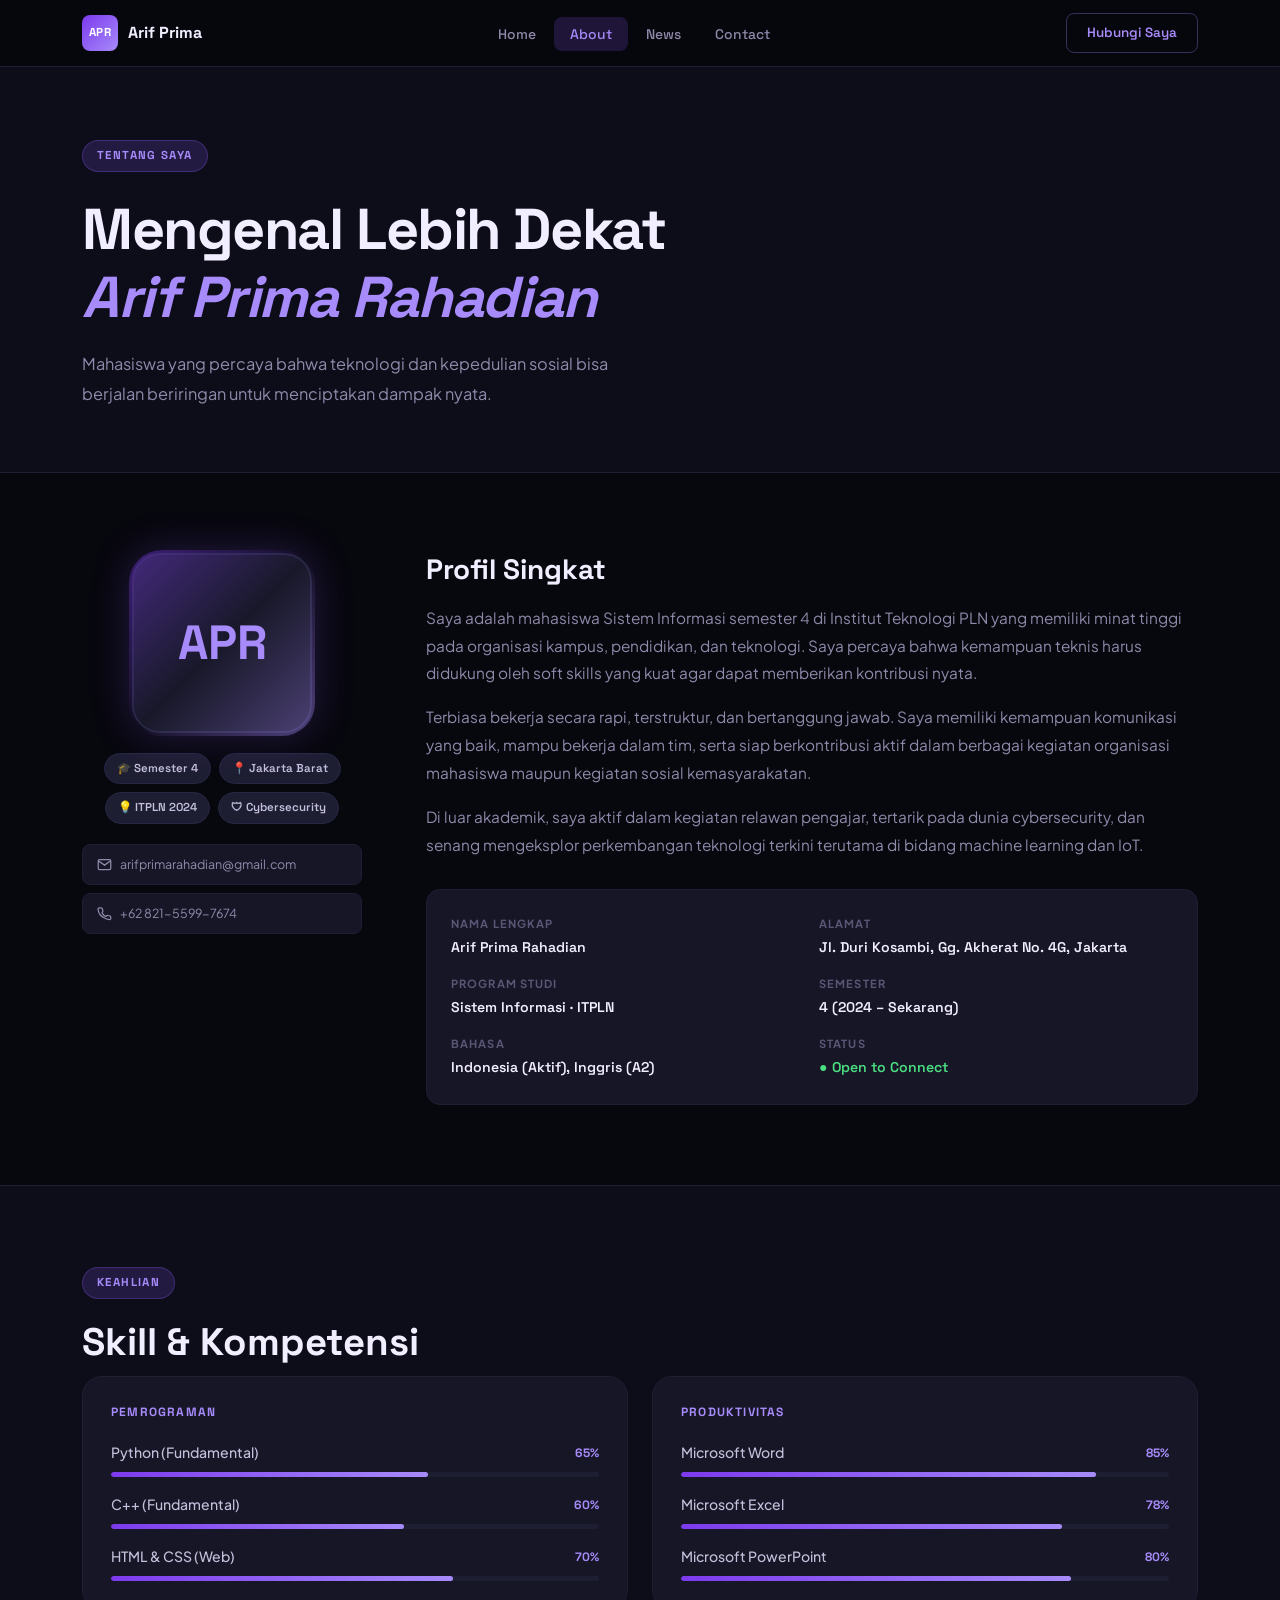
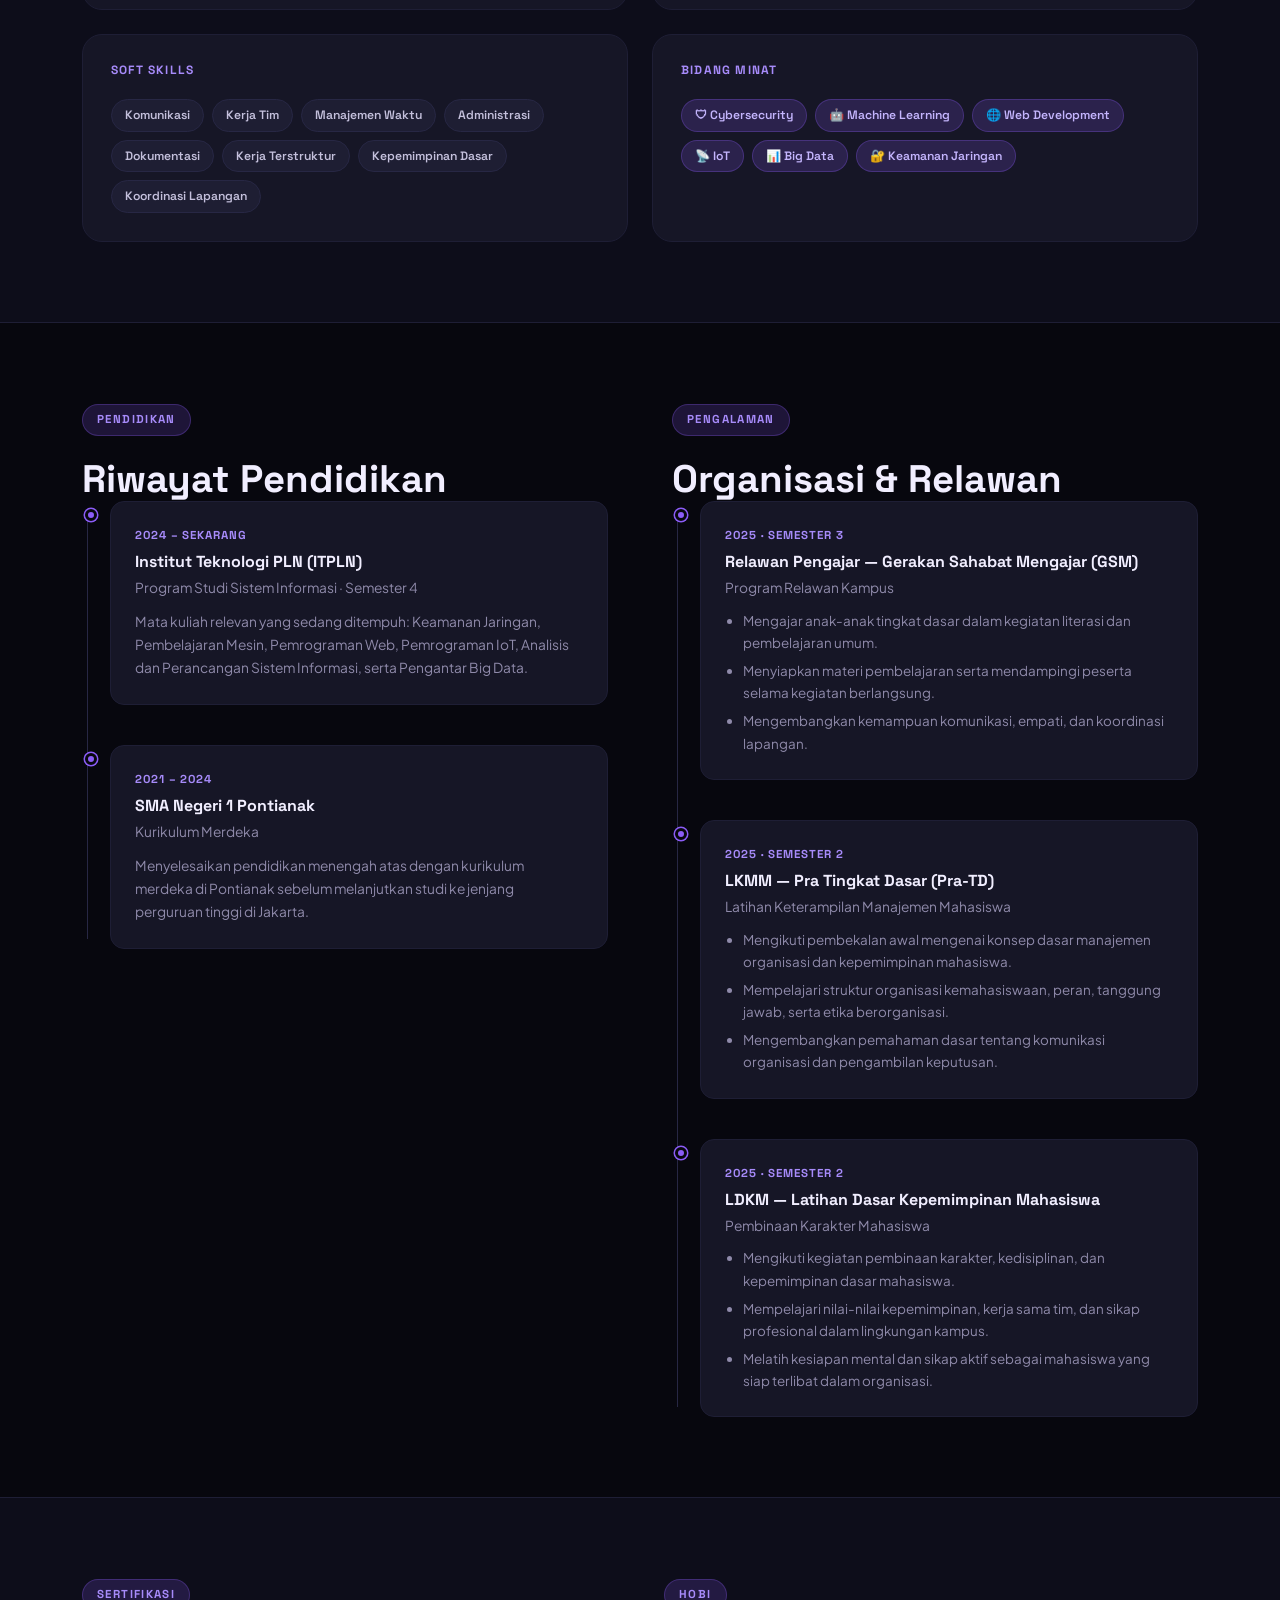
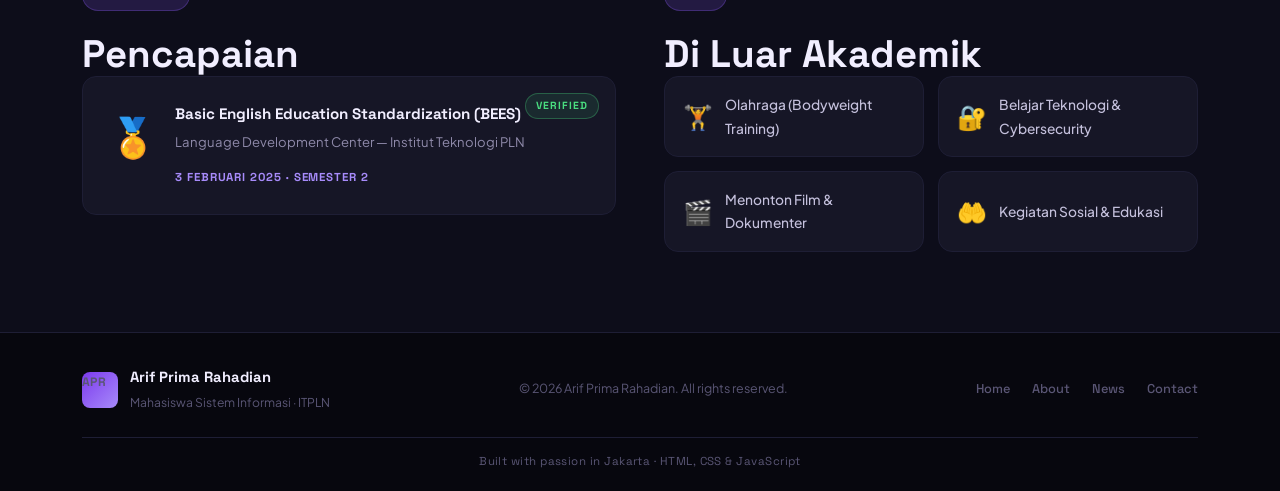
==== about.html @ fb3cb08e "Initial portfolio deployment" ====
<!DOCTYPE html>
<html lang="id">
<head>
  <meta charset="UTF-8" />
  <meta name="viewport" content="width=device-width, initial-scale=1.0" />
  <meta name="description" content="Tentang Arif Prima Rahadian — Mahasiswa Sistem Informasi ITPLN. Profil, keahlian, pendidikan, dan pengalaman organisasi." />
  <meta name="keywords" content="Arif Prima Rahadian, About, Sistem Informasi, ITPLN, Skills, Portfolio" />
  <meta name="author" content="Arif Prima Rahadian" />
  <meta name="theme-color" content="#8b5cf6" />
  <meta property="og:title" content="About — Arif Prima Rahadian" />
  <meta property="og:description" content="Kenali lebih dekat Arif Prima Rahadian, mahasiswa Sistem Informasi ITPLN." />
  <meta property="og:type" content="website" />
  <title>About — Arif Prima Rahadian</title>
  <link rel="stylesheet" href="style.css" />
  <link rel="preconnect" href="https://fonts.googleapis.com" />
  <link rel="preconnect" href="https://fonts.gstatic.com" crossorigin />
  <link href="https://fonts.googleapis.com/css2?family=Plus+Jakarta+Sans:ital,wght@0,300;0,400;0,500;0,600;0,700;0,800;1,400&family=Space+Grotesk:wght@300;400;500;600;700&display=swap" rel="stylesheet" />
  <link rel="icon" href="data:image/svg+xml,%3Csvg xmlns='http://www.w3.org/2000/svg' viewBox='0 0 100 100'%3E%3Crect width='100' height='100' rx='20' fill='%238b5cf6'/%3E%3Ctext x='50' y='68' text-anchor='middle' font-family='Arial,sans-serif' font-weight='700' font-size='42' fill='%23fff'%3EAPR%3C/text%3E%3C/svg%3E" />
</head>
<body>

  <nav class="navbar">
    <div class="nav-container">
      <a href="index.html" class="nav-brand">
        <span class="brand-icon">APR</span>
        <span class="brand-name">Arif Prima</span>
      </a>
      <ul class="nav-menu" id="navMenu">
        <li><a href="index.html" class="nav-link">Home</a></li>
        <li><a href="about.html" class="nav-link active">About</a></li>
        <li><a href="news.html" class="nav-link">News</a></li>
        <li><a href="contact.html" class="nav-link">Contact</a></li>
      </ul>
      <div class="nav-actions">
        <a href="contact.html" class="nav-btn">Hubungi Saya</a>
        <button class="menu-toggle" id="menuToggle" aria-label="Toggle menu" aria-expanded="false">
          <span></span>
          <span></span>
          <span></span>
        </button>
      </div>
    </div>
  </nav>

  <main>

    <section class="inner-hero">
      <div class="section-wrap">
        <span class="section-tag">Tentang Saya</span>
        <h1 class="inner-title">Mengenal Lebih Dekat<br /><em>Arif Prima Rahadian</em></h1>
        <p class="inner-subtitle">Mahasiswa yang percaya bahwa teknologi dan kepedulian sosial bisa berjalan beriringan untuk menciptakan dampak nyata.</p>
      </div>
    </section>

    <section class="about-profile-section">
      <div class="section-wrap">
        <div class="about-main-grid">
          <div class="about-avatar-col">
            <div class="big-avatar">
              <span>APR</span>
              <div class="big-avatar-ring"></div>
            </div>
            <div class="about-chips">
              <span class="chip">&#127891; Semester 4</span>
              <span class="chip">&#128205; Jakarta Barat</span>
              <span class="chip">&#128161; ITPLN 2024</span>
              <span class="chip">&#128737; Cybersecurity</span>
            </div>
            <div class="about-contact-quick">
              <a href="mailto:arifprimarahadian@gmail.com" class="quick-contact">
                <svg width="15" height="15" viewBox="0 0 24 24" fill="none" stroke="currentColor" stroke-width="2"><path d="M4 4h16c1.1 0 2 .9 2 2v12c0 1.1-.9 2-2 2H4c-1.1 0-2-.9-2-2V6c0-1.1.9-2 2-2z"/><polyline points="22,6 12,13 2,6"/></svg>
                arifprimarahadian@gmail.com
              </a>
              <a href="tel:+6282155997674" class="quick-contact">
                <svg width="15" height="15" viewBox="0 0 24 24" fill="none" stroke="currentColor" stroke-width="2"><path d="M22 16.92v3a2 2 0 0 1-2.18 2 19.79 19.79 0 0 1-8.63-3.07A19.5 19.5 0 0 1 4.69 13.6a19.79 19.79 0 0 1-3.07-8.67A2 2 0 0 1 3.6 3h3a2 2 0 0 1 2 1.72 12.84 12.84 0 0 0 .7 2.81 2 2 0 0 1-.45 2.11L8.09 10.91a16 16 0 0 0 6 6l1.27-1.27a2 2 0 0 1 2.11-.45 12.84 12.84 0 0 0 2.81.7A2 2 0 0 1 22 17z"/></svg>
                +62 821-5599-7674
              </a>
            </div>
          </div>
          <div class="about-text-col">
            <h2>Profil Singkat</h2>
            <p>Saya adalah mahasiswa Sistem Informasi semester 4 di Institut Teknologi PLN yang memiliki minat tinggi pada organisasi kampus, pendidikan, dan teknologi. Saya percaya bahwa kemampuan teknis harus didukung oleh soft skills yang kuat agar dapat memberikan kontribusi nyata.</p>
            <p>Terbiasa bekerja secara rapi, terstruktur, dan bertanggung jawab. Saya memiliki kemampuan komunikasi yang baik, mampu bekerja dalam tim, serta siap berkontribusi aktif dalam berbagai kegiatan organisasi mahasiswa maupun kegiatan sosial kemasyarakatan.</p>
            <p>Di luar akademik, saya aktif dalam kegiatan relawan pengajar, tertarik pada dunia cybersecurity, dan senang mengeksplor perkembangan teknologi terkini terutama di bidang machine learning dan IoT.</p>
            <div class="about-info-grid">
              <div class="info-row">
                <span class="info-key">Nama Lengkap</span>
                <span class="info-val">Arif Prima Rahadian</span>
              </div>
              <div class="info-row">
                <span class="info-key">Alamat</span>
                <span class="info-val">Jl. Duri Kosambi, Gg. Akherat No. 4G, Jakarta</span>
              </div>
              <div class="info-row">
                <span class="info-key">Program Studi</span>
                <span class="info-val">Sistem Informasi &middot; ITPLN</span>
              </div>
              <div class="info-row">
                <span class="info-key">Semester</span>
                <span class="info-val">4 (2024 &ndash; Sekarang)</span>
              </div>
              <div class="info-row">
                <span class="info-key">Bahasa</span>
                <span class="info-val">Indonesia (Aktif), Inggris (A2)</span>
              </div>
              <div class="info-row">
                <span class="info-key">Status</span>
                <span class="info-val status-open">&#9679; Open to Connect</span>
              </div>
            </div>
          </div>
        </div>
      </div>
    </section>

    <section class="skills-section">
      <div class="section-wrap">
        <span class="section-tag">Keahlian</span>
        <h2 class="section-title">Skill &amp; Kompetensi</h2>
        <div class="skills-block-grid">
          <div class="skill-block">
            <h3 class="skill-block-title">Pemrograman</h3>
            <div class="skill-bars">
              <div class="bar-item">
                <div class="bar-top">
                  <span>Python (Fundamental)</span>
                  <span>65%</span>
                </div>
                <div class="bar-track"><div class="bar-fill" style="width:65%"></div></div>
              </div>
              <div class="bar-item">
                <div class="bar-top">
                  <span>C++ (Fundamental)</span>
                  <span>60%</span>
                </div>
                <div class="bar-track"><div class="bar-fill" style="width:60%"></div></div>
              </div>
              <div class="bar-item">
                <div class="bar-top">
                  <span>HTML &amp; CSS (Web)</span>
                  <span>70%</span>
                </div>
                <div class="bar-track"><div class="bar-fill" style="width:70%"></div></div>
              </div>
            </div>
          </div>
          <div class="skill-block">
            <h3 class="skill-block-title">Produktivitas</h3>
            <div class="skill-bars">
              <div class="bar-item">
                <div class="bar-top">
                  <span>Microsoft Word</span>
                  <span>85%</span>
                </div>
                <div class="bar-track"><div class="bar-fill" style="width:85%"></div></div>
              </div>
              <div class="bar-item">
                <div class="bar-top">
                  <span>Microsoft Excel</span>
                  <span>78%</span>
                </div>
                <div class="bar-track"><div class="bar-fill" style="width:78%"></div></div>
              </div>
              <div class="bar-item">
                <div class="bar-top">
                  <span>Microsoft PowerPoint</span>
                  <span>80%</span>
                </div>
                <div class="bar-track"><div class="bar-fill" style="width:80%"></div></div>
              </div>
            </div>
          </div>
          <div class="skill-block">
            <h3 class="skill-block-title">Soft Skills</h3>
            <div class="skill-tags-wrap">
              <span class="skill-tag">Komunikasi</span>
              <span class="skill-tag">Kerja Tim</span>
              <span class="skill-tag">Manajemen Waktu</span>
              <span class="skill-tag">Administrasi</span>
              <span class="skill-tag">Dokumentasi</span>
              <span class="skill-tag">Kerja Terstruktur</span>
              <span class="skill-tag">Kepemimpinan Dasar</span>
              <span class="skill-tag">Koordinasi Lapangan</span>
            </div>
          </div>
          <div class="skill-block">
            <h3 class="skill-block-title">Bidang Minat</h3>
            <div class="skill-tags-wrap">
              <span class="skill-tag interest">&#128737; Cybersecurity</span>
              <span class="skill-tag interest">&#129302; Machine Learning</span>
              <span class="skill-tag interest">&#127760; Web Development</span>
              <span class="skill-tag interest">&#128225; IoT</span>
              <span class="skill-tag interest">&#128202; Big Data</span>
              <span class="skill-tag interest">&#128272; Keamanan Jaringan</span>
            </div>
          </div>
        </div>
      </div>
    </section>

    <section class="education-exp-section">
      <div class="section-wrap">
        <div class="edu-exp-grid">
          <div class="edu-col">
            <span class="section-tag">Pendidikan</span>
            <h2 class="section-title">Riwayat Pendidikan</h2>
            <div class="timeline">
              <div class="tl-item">
                <div class="tl-dot"></div>
                <div class="tl-body">
                  <span class="tl-year">2024 &ndash; Sekarang</span>
                  <h3>Institut Teknologi PLN (ITPLN)</h3>
                  <p class="tl-place">Program Studi Sistem Informasi &middot; Semester 4</p>
                  <p>Mata kuliah relevan yang sedang ditempuh: Keamanan Jaringan, Pembelajaran Mesin, Pemrograman Web, Pemrograman IoT, Analisis dan Perancangan Sistem Informasi, serta Pengantar Big Data.</p>
                </div>
              </div>
              <div class="tl-item">
                <div class="tl-dot"></div>
                <div class="tl-body">
                  <span class="tl-year">2021 &ndash; 2024</span>
                  <h3>SMA Negeri 1 Pontianak</h3>
                  <p class="tl-place">Kurikulum Merdeka</p>
                  <p>Menyelesaikan pendidikan menengah atas dengan kurikulum merdeka di Pontianak sebelum melanjutkan studi ke jenjang perguruan tinggi di Jakarta.</p>
                </div>
              </div>
            </div>
          </div>
          <div class="exp-col">
            <span class="section-tag">Pengalaman</span>
            <h2 class="section-title">Organisasi &amp; Relawan</h2>
            <div class="timeline">
              <div class="tl-item">
                <div class="tl-dot"></div>
                <div class="tl-body">
                  <span class="tl-year">2025 &middot; Semester 3</span>
                  <h3>Relawan Pengajar &mdash; Gerakan Sahabat Mengajar (GSM)</h3>
                  <p class="tl-place">Program Relawan Kampus</p>
                  <ul class="tl-list">
                    <li>Mengajar anak-anak tingkat dasar dalam kegiatan literasi dan pembelajaran umum.</li>
                    <li>Menyiapkan materi pembelajaran serta mendampingi peserta selama kegiatan berlangsung.</li>
                    <li>Mengembangkan kemampuan komunikasi, empati, dan koordinasi lapangan.</li>
                  </ul>
                </div>
              </div>
              <div class="tl-item">
                <div class="tl-dot"></div>
                <div class="tl-body">
                  <span class="tl-year">2025 &middot; Semester 2</span>
                  <h3>LKMM &mdash; Pra Tingkat Dasar (Pra-TD)</h3>
                  <p class="tl-place">Latihan Keterampilan Manajemen Mahasiswa</p>
                  <ul class="tl-list">
                    <li>Mengikuti pembekalan awal mengenai konsep dasar manajemen organisasi dan kepemimpinan mahasiswa.</li>
                    <li>Mempelajari struktur organisasi kemahasiswaan, peran, tanggung jawab, serta etika berorganisasi.</li>
                    <li>Mengembangkan pemahaman dasar tentang komunikasi organisasi dan pengambilan keputusan.</li>
                  </ul>
                </div>
              </div>
              <div class="tl-item">
                <div class="tl-dot"></div>
                <div class="tl-body">
                  <span class="tl-year">2025 &middot; Semester 2</span>
                  <h3>LDKM &mdash; Latihan Dasar Kepemimpinan Mahasiswa</h3>
                  <p class="tl-place">Pembinaan Karakter Mahasiswa</p>
                  <ul class="tl-list">
                    <li>Mengikuti kegiatan pembinaan karakter, kedisiplinan, dan kepemimpinan dasar mahasiswa.</li>
                    <li>Mempelajari nilai-nilai kepemimpinan, kerja sama tim, dan sikap profesional dalam lingkungan kampus.</li>
                    <li>Melatih kesiapan mental dan sikap aktif sebagai mahasiswa yang siap terlibat dalam organisasi.</li>
                  </ul>
                </div>
              </div>
            </div>
          </div>
        </div>
      </div>
    </section>

    <section class="cert-hobi-section">
      <div class="section-wrap">
        <div class="cert-hobi-grid">
          <div class="cert-col">
            <span class="section-tag">Sertifikasi</span>
            <h2 class="section-title">Pencapaian</h2>
            <div class="cert-card">
              <div class="cert-icon">&#127941;</div>
              <div class="cert-info">
                <h3>Basic English Education Standardization (BEES)</h3>
                <p>Language Development Center &mdash; Institut Teknologi PLN</p>
                <span class="cert-date">3 Februari 2025 &middot; Semester 2</span>
              </div>
              <div class="cert-badge">Verified</div>
            </div>
          </div>
          <div class="hobi-col">
            <span class="section-tag">Hobi</span>
            <h2 class="section-title">Di Luar Akademik</h2>
            <div class="hobi-grid">
              <div class="hobi-item">
                <span class="hobi-icon">&#127947;</span>
                <span>Olahraga (Bodyweight Training)</span>
              </div>
              <div class="hobi-item">
                <span class="hobi-icon">&#128272;</span>
                <span>Belajar Teknologi &amp; Cybersecurity</span>
              </div>
              <div class="hobi-item">
                <span class="hobi-icon">&#127916;</span>
                <span>Menonton Film &amp; Dokumenter</span>
              </div>
              <div class="hobi-item">
                <span class="hobi-icon">&#129330;</span>
                <span>Kegiatan Sosial &amp; Edukasi</span>
              </div>
            </div>
          </div>
        </div>
      </div>
    </section>

  </main>

  <footer class="footer">
    <div class="footer-container">
      <div class="footer-main">
        <div class="footer-brand">
          <span class="brand-icon">APR</span>
          <div>
            <strong>Arif Prima Rahadian</strong>
            <span>Mahasiswa Sistem Informasi &middot; ITPLN</span>
          </div>
        </div>
        <p class="footer-copy" id="footerCopy">&copy; 2026 Arif Prima Rahadian. All rights reserved.</p>
        <nav class="footer-nav" aria-label="Footer navigation">
          <a href="index.html">Home</a>
          <a href="about.html">About</a>
          <a href="news.html">News</a>
          <a href="contact.html">Contact</a>
        </nav>
      </div>
      <div class="footer-divider"></div>
      <div class="footer-bottom">
        <span class="footer-tagline">Built with passion in Jakarta &middot; HTML, CSS &amp; JavaScript</span>
      </div>
    </div>
  </footer>

  <script>
    (function () {
      'use strict';

      var menuToggle = document.getElementById('menuToggle');
      var navMenu    = document.getElementById('navMenu');

      if (menuToggle && navMenu) {
        menuToggle.addEventListener('click', function () {
          var isOpen = navMenu.classList.toggle('nav-menu-open');
          menuToggle.classList.toggle('menu-toggle-active');
          menuToggle.setAttribute('aria-expanded', isOpen ? 'true' : 'false');
        });

        navMenu.querySelectorAll('.nav-link').forEach(function (link) {
          link.addEventListener('click', function () {
            navMenu.classList.remove('nav-menu-open');
            menuToggle.classList.remove('menu-toggle-active');
            menuToggle.setAttribute('aria-expanded', 'false');
          });
        });

        document.addEventListener('click', function (e) {
          if (!navMenu.contains(e.target) && !menuToggle.contains(e.target)) {
            navMenu.classList.remove('nav-menu-open');
            menuToggle.classList.remove('menu-toggle-active');
            menuToggle.setAttribute('aria-expanded', 'false');
          }
        });
      }

      var yearEl = document.getElementById('footerCopy');
      if (yearEl) {
        yearEl.innerHTML = '&copy; ' + new Date().getFullYear() + ' Arif Prima Rahadian. All rights reserved.';
      }

    }());
  </script>

</body>
</html>
---- style.css ----
/* ============================================
   ARIF PRIMA RAHADIAN — PERSONAL WEBSITE
   Audited & Production-Ready — v2.0
   ============================================ */

/* ============================================
   ROOT VARIABLES
   ============================================ */
:root {
  --bg-900: #07070e;
  --bg-800: #0d0d1a;
  --bg-700: #121220;
  --bg-card: #161626;
  --bg-card-hover: #1b1b2e;
  --bg-elevated: #1e1e33;

  --purple-600: #7c3aed;
  --purple-500: #8b5cf6;
  --purple-400: #a78bfa;
  --purple-300: #c4b5fd;
  --purple-glow: rgba(139, 92, 246, 0.18);
  --purple-glow-strong: rgba(139, 92, 246, 0.35);

  --border: #1e1e35;
  --border-mid: #272744;
  --border-light: #32325a;

  --text-100: #f1eeff;
  --text-200: #c4c0dc;
  --text-300: #8f8aaa;
  --text-400: #5a5675;

  --font-head: 'Space Grotesk', sans-serif;
  --font-body: 'Plus Jakarta Sans', sans-serif;

  --r-sm: 8px;
  --r-md: 14px;
  --r-lg: 20px;
  --r-xl: 28px;
  --r-full: 9999px;

  --shadow-card: 0 4px 32px rgba(0,0,0,0.5);
  --shadow-purple: 0 0 40px rgba(139, 92, 246, 0.25);
  --transition: all 0.22s cubic-bezier(0.4, 0, 0.2, 1);
}

/* ============================================
   RESET & BASE
   ============================================ */
*, *::before, *::after {
  box-sizing: border-box;
  margin: 0;
  padding: 0;
}

html { scroll-behavior: smooth; }

body {
  background: var(--bg-900);
  color: var(--text-100);
  font-family: var(--font-body);
  font-size: 16px;
  line-height: 1.7;
  -webkit-font-smoothing: antialiased;
  -moz-osx-font-smoothing: grayscale;
  overflow-x: hidden;
}

a { color: inherit; text-decoration: none; }
ul { list-style: none; }
img { max-width: 100%; display: block; }
button { cursor: pointer; border: none; background: none; font-family: var(--font-body); }

h1, h2, h3, h4, h5 {
  font-family: var(--font-head);
  line-height: 1.18;
  color: var(--text-100);
}

em {
  font-style: italic;
  color: var(--purple-400);
}

code {
  font-family: 'Courier New', monospace;
  font-size: 0.87em;
  color: var(--purple-300);
  background: var(--bg-elevated);
  border: 1px solid var(--border-mid);
  padding: 2px 7px;
  border-radius: 5px;
}

/* ============================================
   KEYFRAME ANIMATIONS
   ============================================ */
@keyframes fadeInUp {
  from { opacity: 0; transform: translateY(16px); }
  to   { opacity: 1; transform: translateY(0); }
}

@keyframes pulse-dot {
  0%, 100% { opacity: 1; }
  50%       { opacity: 0.4; }
}

@keyframes spin-ring {
  to { transform: rotate(360deg); }
}

@keyframes float-y {
  0%, 100% { transform: translateY(0px); }
  50%       { transform: translateY(-9px); }
}

@keyframes marquee-scroll {
  0%   { transform: translateX(0); }
  100% { transform: translateX(-50%); }
}

/* Hero float animation — subtle, 6s, gentle lift */
@keyframes hero-float {
  0%, 100% { transform: translateY(0px); }
  50%       { transform: translateY(-10px); }
}

/* Glow pulse — breathing effect on the glow ring */
@keyframes glow-breathe {
  0%, 100% { opacity: 0.55; transform: scale(1); }
  50%       { opacity: 0.85; transform: scale(1.04); }
}

/* Hero entrance stagger */
@keyframes hero-slide-in {
  from { opacity: 0; transform: translateX(28px); }
  to   { opacity: 1; transform: translateX(0); }
}

/* Shimmer sweep for badge */
@keyframes badge-shimmer {
  0%   { background-position: -200% center; }
  100% { background-position: 200% center; }
}

/* ============================================
   LAYOUT WRAPPER
   ============================================ */
.section-wrap {
  max-width: 1180px;
  margin: 0 auto;
  padding: 0 32px;
}

/* ============================================
   BUTTONS
   ============================================ */
.btn-primary {
  display: inline-flex;
  align-items: center;
  justify-content: center;
  gap: 8px;
  padding: 12px 28px;
  background: var(--purple-500);
  color: #fff;
  font-family: var(--font-head);
  font-weight: 600;
  font-size: 0.9rem;
  border-radius: var(--r-sm);
  border: 2px solid var(--purple-500);
  transition: var(--transition);
  cursor: pointer;
  text-decoration: none;
}

.btn-primary:hover {
  background: var(--purple-400);
  border-color: var(--purple-400);
  transform: translateY(-2px);
  box-shadow: var(--shadow-purple);
  color: #fff;
}

.btn-primary:active { transform: translateY(0); }

.btn-outline {
  display: inline-flex;
  align-items: center;
  justify-content: center;
  gap: 8px;
  padding: 12px 28px;
  background: transparent;
  color: var(--text-200);
  font-family: var(--font-head);
  font-weight: 600;
  font-size: 0.9rem;
  border-radius: var(--r-sm);
  border: 2px solid var(--border-light);
  transition: var(--transition);
  cursor: pointer;
  text-decoration: none;
}

.btn-outline:hover {
  border-color: var(--purple-500);
  color: var(--purple-400);
  background: var(--purple-glow);
}

.btn-outline:active { transform: translateY(0); }

.btn-outline:disabled {
  opacity: 0.5;
  cursor: not-allowed;
}

/* ============================================
   LABELS & TAGS
   ============================================ */
.section-tag {
  display: inline-block;
  font-family: var(--font-head);
  font-size: 0.72rem;
  font-weight: 700;
  letter-spacing: 0.12em;
  text-transform: uppercase;
  color: var(--purple-400);
  background: var(--purple-glow);
  border: 1px solid rgba(139, 92, 246, 0.28);
  padding: 5px 14px;
  border-radius: var(--r-full);
  margin-bottom: 14px;
}

.section-title {
  font-size: clamp(1.75rem, 3vw, 2.5rem);
  color: var(--text-100);
  margin-top: 6px;
}

/* Section label row */
.section-label-row {
  margin-bottom: 44px;
  display: flex;
  flex-direction: column;
  position: relative;
}

.section-label-row.with-link {
  flex-direction: row;
  justify-content: space-between;
  align-items: flex-end;
}

/* link-all */
.link-all {
  font-family: var(--font-head);
  font-size: 0.85rem;
  font-weight: 700;
  color: var(--purple-400);
  transition: var(--transition);
  align-self: flex-end;
  white-space: nowrap;
}

.link-all:hover { color: var(--purple-300); }

.news-tag {
  display: inline-block;
  font-family: var(--font-head);
  font-size: 0.68rem;
  font-weight: 700;
  letter-spacing: 0.1em;
  text-transform: uppercase;
  color: var(--purple-400);
  background: var(--purple-glow);
  padding: 3px 10px;
  border-radius: var(--r-full);
  width: fit-content;
  border: 1px solid rgba(139,92,246,0.2);
}

/* ============================================
   NAVBAR
   ============================================ */
.navbar {
  position: sticky;
  top: 0;
  z-index: 999;
  background: rgba(7, 7, 14, 0.88);
  backdrop-filter: blur(22px);
  -webkit-backdrop-filter: blur(22px);
  border-bottom: 1px solid var(--border);
}

.nav-container {
  max-width: 1180px;
  margin: 0 auto;
  padding: 0 32px;
  height: 66px;
  display: flex;
  align-items: center;
  justify-content: space-between;
  gap: 24px;
}

.nav-brand {
  display: flex;
  align-items: center;
  gap: 10px;
  flex-shrink: 0;
  text-decoration: none;
}

.brand-icon {
  width: 36px;
  height: 36px;
  background: linear-gradient(135deg, var(--purple-600), var(--purple-400));
  border-radius: var(--r-sm);
  display: flex;
  align-items: center;
  justify-content: center;
  font-family: var(--font-head);
  font-size: 0.72rem;
  font-weight: 700;
  color: #fff;
  letter-spacing: 0.04em;
  flex-shrink: 0;
}

.brand-name {
  font-family: var(--font-head);
  font-size: 1rem;
  font-weight: 700;
  color: var(--text-100);
  transition: var(--transition);
}

.nav-brand:hover .brand-name { color: var(--purple-400); }

.nav-menu {
  display: flex;
  align-items: center;
  gap: 2px;
  flex: 1;
  justify-content: center;
}

.nav-link {
  font-family: var(--font-head);
  font-size: 0.87rem;
  font-weight: 500;
  color: var(--text-300);
  padding: 8px 16px;
  border-radius: var(--r-sm);
  transition: var(--transition);
  text-decoration: none;
}

.nav-link:hover {
  color: var(--text-100);
  background: var(--bg-card);
}

.nav-link.active {
  color: var(--purple-400);
  background: var(--purple-glow);
}

.nav-actions {
  display: flex;
  align-items: center;
  gap: 14px;
  flex-shrink: 0;
}

.nav-btn {
  font-family: var(--font-head);
  font-size: 0.84rem;
  font-weight: 600;
  color: var(--purple-400);
  padding: 8px 20px;
  border: 1.5px solid var(--border-light);
  border-radius: var(--r-sm);
  white-space: nowrap;
  transition: var(--transition);
  text-decoration: none;
}

.nav-btn:hover {
  background: var(--purple-500);
  border-color: var(--purple-500);
  color: #fff;
  box-shadow: var(--shadow-purple);
}

/* ============================================
   MOBILE MENU TOGGLE
   ============================================ */
.menu-toggle {
  display: none;
  flex-direction: column;
  justify-content: center;
  gap: 5px;
  width: 36px;
  height: 36px;
  padding: 6px;
  border-radius: var(--r-sm);
  border: 1.5px solid var(--border-mid);
  background: transparent;
  transition: var(--transition);
  flex-shrink: 0;
}

.menu-toggle:hover {
  border-color: var(--purple-500);
  background: var(--purple-glow);
}

.menu-toggle span {
  display: block;
  width: 100%;
  height: 2px;
  background: var(--text-200);
  border-radius: 2px;
  transition: var(--transition);
  transform-origin: center;
}

.menu-toggle-active span:nth-child(1) { transform: translateY(7px) rotate(45deg); }
.menu-toggle-active span:nth-child(2) { opacity: 0; transform: scaleX(0); }
.menu-toggle-active span:nth-child(3) { transform: translateY(-7px) rotate(-45deg); }

/* ============================================
   HERO SECTION
   ============================================ */
.hero {
  min-height: calc(100vh - 66px);
  display: flex;
  align-items: center;
  position: relative;
  overflow: hidden;
}

.hero::before {
  content: '';
  position: absolute;
  top: -180px;
  right: -60px;
  width: 700px;
  height: 700px;
  background: radial-gradient(circle, rgba(124,58,237,0.18) 0%, rgba(139,92,246,0.06) 45%, transparent 70%);
  pointer-events: none;
  z-index: 0;
  animation: glow-breathe 8s ease-in-out infinite;
}

.hero::after {
  content: '';
  position: absolute;
  bottom: -120px;
  left: -80px;
  width: 560px;
  height: 560px;
  background: radial-gradient(circle, rgba(139,92,246,0.12) 0%, transparent 70%);
  pointer-events: none;
  z-index: 0;
}

.hero-container {
  max-width: 1180px;
  margin: 0 auto;
  padding: 80px 32px;
  display: grid;
  grid-template-columns: 1fr 460px;
  gap: 80px;
  align-items: center;
  width: 100%;
  position: relative;
  z-index: 1;
}

.hero-badge {
  display: inline-flex;
  align-items: center;
  gap: 8px;
  font-family: var(--font-head);
  font-size: 0.78rem;
  font-weight: 600;
  color: var(--purple-300);
  background: rgba(139, 92, 246, 0.08);
  border: 1px solid rgba(139,92,246,0.35);
  padding: 7px 16px;
  border-radius: var(--r-full);
  margin-bottom: 28px;
  width: fit-content;
  backdrop-filter: blur(12px);
  -webkit-backdrop-filter: blur(12px);
  box-shadow: 0 0 20px rgba(139,92,246,0.12), inset 0 1px 0 rgba(255,255,255,0.05);
  position: relative;
  overflow: hidden;
}

.hero-badge::after {
  content: '';
  position: absolute;
  inset: 0;
  background: linear-gradient(
    105deg,
    transparent 30%,
    rgba(196,181,253,0.07) 50%,
    transparent 70%
  );
  background-size: 200% 100%;
  animation: badge-shimmer 4s ease-in-out infinite;
  pointer-events: none;
}

.badge-dot {
  width: 7px;
  height: 7px;
  background: #4ade80;
  border-radius: 50%;
  box-shadow: 0 0 8px #4ade80;
  animation: pulse-dot 2s ease-in-out infinite;
  flex-shrink: 0;
}

.hero-heading {
  font-size: clamp(2.8rem, 5.5vw, 5rem);
  font-weight: 700;
  letter-spacing: -0.03em;
  line-height: 1.05;
  margin-bottom: 24px;
}

.hero-name { color: var(--text-100); display: block; }

.hero-name-accent {
  background: linear-gradient(135deg, var(--purple-400), var(--purple-300));
  -webkit-background-clip: text;
  -webkit-text-fill-color: transparent;
  background-clip: text;
  display: block;
}

.hero-bio {
  font-size: 1.05rem;
  color: var(--text-300);
  max-width: 520px;
  line-height: 1.8;
  margin-bottom: 36px;
}

.hero-cta {
  display: flex;
  gap: 14px;
  flex-wrap: wrap;
  margin-bottom: 32px;
}

.hero-social {
  display: flex;
  gap: 12px;
  flex-wrap: wrap;
}

.social-chip {
  display: inline-flex;
  align-items: center;
  gap: 7px;
  font-family: var(--font-head);
  font-size: 0.82rem;
  font-weight: 600;
  color: var(--text-300);
  background: var(--bg-card);
  border: 1px solid var(--border-mid);
  padding: 7px 14px;
  border-radius: var(--r-full);
  transition: var(--transition);
  text-decoration: none;
}

.social-chip:hover {
  border-color: var(--purple-500);
  color: var(--purple-400);
  background: var(--purple-glow);
}

.social-chip svg { flex-shrink: 0; }

/* Hero right card */
.hero-right {
  position: relative;
  display: flex;
  justify-content: center;
  align-items: center;
}

.hero-card-wrap {
  position: relative;
  padding: 48px 56px 48px 48px;
}

/* Outer glow ring behind the photo */
.hero-card-wrap::before {
  content: '';
  position: absolute;

  top: 50%;
  left: 50%;
  transform: translate(-50%, -50%);

  width: 320px;
  height: 400px;

  border-radius: 24px;

  background: radial-gradient(
    ellipse at center,
    rgba(139,92,246,0.28) 0%,
    transparent 70%
  );

  filter: blur(28px);

  z-index: 0;

  animation: glow-breathe 6s ease-in-out infinite;

  pointer-events: none;
}

/* Grid transparan belakang */
.hero-card-wrap::after {
  content: '';
  position: absolute;

  top: 50%;
  left: 50%;

  transform: translate(-50%, -50%);

  width: 360px;
  height: 440px;

  border-radius: 28px;

  border: 1px solid rgba(139,92,246,0.12);

  z-index: 0;

  pointer-events: none;
}

/* FOTO PROFILE */
.profile-image-box {
  width: 290px;
  height: 420px;

  border-radius: 22px;

  overflow: hidden;

  position: relative;

  z-index: 1;

  margin: auto;

  box-shadow:
    0 0 0 1px rgba(139,92,246,0.18),
    0 8px 24px rgba(0,0,0,0.5),
    0 24px 64px rgba(138,92,246,0.28),
    0 48px 80px rgba(0,0,0,0.4);

  animation:
    hero-float 6s ease-in-out infinite,
    hero-slide-in 0.7s cubic-bezier(0.16, 1, 0.3, 1) both;

  transition: box-shadow 0.4s ease;
}

/* Purple overlay */
.profile-image-box::before {
  content: '';

  position: absolute;

  inset: 0;

  background:
    radial-gradient(
      circle at 25% 20%,
      rgba(139,92,246,0.18),
      transparent 55%
    );

  pointer-events: none;

  z-index: 2;

  border-radius: 22px;
}

/* Bottom vignette */
.profile-image-box::after {
  content: '';

  position: absolute;

  bottom: 0;
  left: 0;
  right: 0;

  height: 40%;

  background:
    linear-gradient(
      to top,
      rgba(7,7,14,0.25),
      transparent
    );

  pointer-events: none;

  z-index: 2;

  border-radius: 0 0 22px 22px;
}

.profile-image-box:hover {
  box-shadow:
    0 0 0 1px rgba(139,92,246,0.3),
    0 8px 24px rgba(0,0,0,0.5),
    0 30px 80px rgba(138,92,246,0.45),
    0 60px 100px rgba(0,0,0,0.4);
}

/* FOTO */
.profile-image-box img {
  width: 100%;
  height: 100%;

  object-fit: cover;

  object-position: center 15%;

  display: block;

  transition:
    transform 0.5s cubic-bezier(0.16, 1, 0.3, 1);

  will-change: transform;
}

.profile-image-box:hover img {
  transform: scale(1.06);
}

.profile-info {
  text-align: center;
  display: flex;
  flex-direction: column;
  gap: 4px;
}

.profile-info strong {
  font-family: var(--font-head);
  font-size: 1.05rem;
  font-weight: 700;
  color: var(--text-100);
}

.profile-info span {
  font-size: 0.82rem;
  color: var(--text-300);
}

.profile-tags {
  display: flex;
  flex-wrap: wrap;
  gap: 8px;
  justify-content: center;
}

.ptag {
  font-family: var(--font-head);
  font-size: 0.72rem;
  font-weight: 600;
  color: var(--purple-300);
  background: var(--purple-glow);
  border: 1px solid rgba(139,92,246,0.25);
  padding: 4px 12px;
  border-radius: var(--r-full);
}

.profile-stats {
  display: flex;
  align-items: center;
  gap: 20px;
  width: 100%;
  justify-content: center;
  padding-top: 16px;
  border-top: 1px solid var(--border);
}

.pstat {
  display: flex;
  flex-direction: column;
  align-items: center;
  gap: 3px;
}

.pstat-num {
  font-family: var(--font-head);
  font-size: 1.6rem;
  font-weight: 700;
  color: var(--purple-400);
  line-height: 1;
}

.pstat-label {
  font-size: 0.72rem;
  color: var(--text-400);
  text-align: center;
}

.pstat-divider {
  width: 1px;
  height: 36px;
  background: var(--border);
  flex-shrink: 0;
}

.floating-card {
  position: absolute;
  background: rgba(30, 30, 51, 0.72);
  border: 1px solid rgba(139,92,246,0.22);
  border-radius: var(--r-full);
  padding: 9px 18px;
  font-family: var(--font-head);
  font-size: 0.76rem;
  font-weight: 600;
  color: var(--text-200);
  white-space: nowrap;
  box-shadow:
    0 4px 24px rgba(0,0,0,0.45),
    0 0 12px rgba(139,92,246,0.1),
    inset 0 1px 0 rgba(255,255,255,0.06);
  display: flex;
  align-items: center;
  gap: 7px;
  animation: float-y 3.5s ease-in-out infinite;
  z-index: 3;
  pointer-events: none;
  backdrop-filter: blur(12px);
  -webkit-backdrop-filter: blur(12px);
}

.floating-card span { font-size: 1rem; }

/* Repositioned to account for new padding on hero-card-wrap */
.fc-1 { top: 20px; left: 4px; animation-delay: 0s; }
.fc-2 { top: 90px; right: 0px; animation-delay: 1.2s; }
.fc-3 { bottom: 72px; left: 0px; animation-delay: 2.4s; }

/* ============================================
   STATS SECTION
   ============================================ */
.stats-section {
  padding: 56px 0;
  position: relative;
  overflow: hidden;
  background: linear-gradient(180deg, var(--bg-900) 0%, var(--bg-800) 50%, var(--bg-900) 100%);
  border-top: 1px solid var(--border);
  border-bottom: 1px solid var(--border);
}

/* Subtle radial glow in background */
.stats-section::before {
  content: '';
  position: absolute;
  top: 50%;
  left: 50%;
  transform: translate(-50%, -50%);
  width: 800px;
  height: 300px;
  background: radial-gradient(ellipse, rgba(139,92,246,0.07) 0%, transparent 70%);
  pointer-events: none;
}

.stats-grid {
  display: grid;
  grid-template-columns: repeat(4, 1fr);
  gap: 0;
  position: relative;
  z-index: 1;
  max-width: 900px;
  margin: 0 auto;
  padding: 0 32px;
}

.stat-item {
  display: flex;
  flex-direction: column;
  align-items: center;
  gap: 6px;
  padding: 20px 16px;
  position: relative;
  text-align: center;
}

/* Vertical divider between items */
.stat-item:not(:last-child)::after {
  content: '';
  position: absolute;
  right: 0;
  top: 20%;
  height: 60%;
  width: 1px;
  background: linear-gradient(to bottom, transparent, var(--border-mid), transparent);
}

.stat-number {
  font-family: var(--font-head);
  font-size: 2.6rem;
  font-weight: 700;
  line-height: 1;
  background: linear-gradient(135deg, var(--purple-300) 0%, var(--purple-500) 60%, #a855f7 100%);
  -webkit-background-clip: text;
  -webkit-text-fill-color: transparent;
  background-clip: text;
  letter-spacing: -0.03em;
  /* Prevent layout shift during count animation */
  min-width: 3ch;
  display: inline-block;
}

.stat-suffix {
  font-family: var(--font-head);
  font-size: 1.5rem;
  font-weight: 700;
  background: linear-gradient(135deg, var(--purple-300), var(--purple-500));
  -webkit-background-clip: text;
  -webkit-text-fill-color: transparent;
  background-clip: text;
  letter-spacing: -0.02em;
  margin-left: 1px;
}

.stat-label {
  font-family: var(--font-body);
  font-size: 0.76rem;
  font-weight: 500;
  color: var(--text-300);
  letter-spacing: 0.04em;
  text-transform: uppercase;
  margin-top: 2px;
}

.stat-desc {
  font-family: var(--font-body);
  font-size: 0.72rem;
  color: var(--text-400);
  line-height: 1.4;
  max-width: 130px;
}

/* Hover lift on each stat */
.stat-item {
  transition: transform 0.25s ease;
  cursor: default;
}

.stat-item:hover {
  transform: translateY(-4px);
}

.stat-item:hover .stat-number,
.stat-item:hover .stat-suffix {
  filter: brightness(1.15);
}

/* Responsive */
@media (max-width: 640px) {
  .stats-grid {
    grid-template-columns: repeat(2, 1fr);
    gap: 0;
  }

  .stat-item:nth-child(2)::after { display: none; }
  .stat-item:nth-child(3) {
    border-top: 1px solid var(--border);
  }
  .stat-item:nth-child(4) {
    border-top: 1px solid var(--border);
  }

  .stat-number { font-size: 2.2rem; }
}

@media (max-width: 380px) {
  .stat-number { font-size: 1.9rem; }
  .stat-label { font-size: 0.68rem; }
}
.marquee-section {
  border-top: 1px solid var(--border);
  border-bottom: 1px solid var(--border);
  background: var(--bg-800);
  overflow: hidden;
  padding: 18px 0;
}

.marquee-track { overflow: hidden; }

.marquee-inner {
  display: flex;
  gap: 20px;
  width: max-content;
  animation: marquee-scroll 28s linear infinite;
}

.marquee-inner span {
  font-family: var(--font-head);
  font-size: 0.85rem;
  font-weight: 500;
  color: var(--text-300);
  white-space: nowrap;
}

.marquee-inner .mx { color: var(--purple-500); }

/* ============================================
   HIGHLIGHT SECTION (HOME)
   ============================================ */
.highlight-section { padding: 96px 0; }

.highlight-grid {
  display: grid;
  grid-template-columns: repeat(3, 1fr);
  grid-template-rows: auto auto;
  gap: 18px;
}

.hl-card {
  background: var(--bg-card);
  border: 1px solid var(--border);
  border-radius: var(--r-lg);
  padding: 30px;
  display: flex;
  flex-direction: column;
  gap: 12px;
  transition: var(--transition);
}

.hl-card:hover {
  background: var(--bg-card-hover);
  border-color: var(--border-light);
  transform: translateY(-4px);
  box-shadow: var(--shadow-card);
}

.hl-card.hl-big { grid-row: span 2; }
.hl-card.hl-wide { grid-column: span 2; }

.hl-icon { font-size: 2rem; line-height: 1; }

.hl-card h3 {
  font-family: var(--font-head);
  font-size: 1.1rem;
  font-weight: 700;
}

.hl-card p {
  font-size: 0.88rem;
  color: var(--text-300);
  flex: 1;
}

.card-arrow {
  font-family: var(--font-head);
  font-size: 0.82rem;
  font-weight: 700;
  color: var(--purple-400);
  transition: var(--transition);
  align-self: flex-start;
  text-decoration: none;
}

.card-arrow:hover {
  color: var(--purple-300);
  letter-spacing: 0.02em;
}

/* ============================================
   NEWS HOME SECTION
   ============================================ */
.news-home-section { padding: 0 0 96px; }

.news-home-grid {
  display: grid;
  grid-template-columns: repeat(3, 1fr);
  gap: 22px;
}

.news-mini-card {
  background: var(--bg-card);
  border: 1px solid var(--border);
  border-radius: var(--r-md);
  padding: 26px;
  display: flex;
  flex-direction: column;
  gap: 10px;
  transition: var(--transition);
}

.news-mini-card:hover {
  background: var(--bg-card-hover);
  border-color: var(--border-light);
  transform: translateY(-3px);
  box-shadow: var(--shadow-card);
}

.news-mini-card h4 {
  font-family: var(--font-head);
  font-size: 0.97rem;
  font-weight: 700;
  line-height: 1.45;
}

.news-mini-card p {
  font-size: 0.86rem;
  color: var(--text-300);
  flex: 1;
}

.read-more {
  font-family: var(--font-head);
  font-size: 0.82rem;
  font-weight: 700;
  color: var(--purple-400);
  transition: var(--transition);
  text-decoration: none;
}

.read-more:hover { color: var(--purple-300); }

/* ============================================
   CTA BAND
   ============================================ */
.cta-band {
  background: var(--bg-800);
  border-top: 1px solid var(--border);
  border-bottom: 1px solid var(--border);
}

.cta-band-inner {
  max-width: 1180px;
  margin: 0 auto;
  padding: 80px 32px;
  display: flex;
  align-items: center;
  justify-content: space-between;
  gap: 40px;
  flex-wrap: wrap;
}

.cta-band-inner h2 {
  font-size: clamp(1.6rem, 3vw, 2.4rem);
  margin-bottom: 10px;
}

.cta-band-inner p {
  color: var(--text-300);
  max-width: 480px;
}

/* ============================================
   FOOTER — IMPROVED
   ============================================ */
.footer {
  background: var(--bg-900);
  border-top: 1px solid var(--border);
}

.footer-container {
  max-width: 1180px;
  margin: 0 auto;
  padding: 0 32px;
}

.footer-main {
  display: flex;
  align-items: center;
  justify-content: space-between;
  flex-wrap: wrap;
  gap: 16px;
  padding: 32px 0 24px;
}

.footer-brand {
  display: flex;
  align-items: center;
  gap: 12px;
}

.footer-brand strong {
  display: block;
  font-family: var(--font-head);
  font-size: 0.92rem;
  font-weight: 700;
  color: var(--text-100);
}

.footer-brand span {
  display: block;
  font-size: 0.76rem;
  color: var(--text-400);
  margin-top: 2px;
}

.footer-copy {
  font-size: 0.78rem;
  color: var(--text-400);
}

.footer-nav {
  display: flex;
  gap: 22px;
}

.footer-nav a {
  font-family: var(--font-head);
  font-size: 0.8rem;
  font-weight: 500;
  color: var(--text-400);
  transition: var(--transition);
  position: relative;
  text-decoration: none;
}

.footer-nav a::after {
  content: '';
  position: absolute;
  bottom: -2px;
  left: 0;
  width: 0;
  height: 1px;
  background: var(--purple-400);
  transition: width 0.22s ease;
}

.footer-nav a:hover { color: var(--purple-400); }
.footer-nav a:hover::after { width: 100%; }

.footer-divider {
  height: 1px;
  background: var(--border);
}

.footer-bottom {
  display: flex;
  align-items: center;
  justify-content: center;
  padding: 14px 0 20px;
  gap: 8px;
}

.footer-tagline {
  font-size: 0.72rem;
  color: var(--text-400);
  font-family: var(--font-head);
  letter-spacing: 0.04em;
}

/* ============================================
   INNER PAGE HERO
   ============================================ */
.inner-hero {
  background: var(--bg-800);
  border-bottom: 1px solid var(--border);
  padding: 72px 0 64px;
}

.inner-title {
  font-size: clamp(2rem, 4.5vw, 3.8rem);
  font-weight: 700;
  letter-spacing: -0.025em;
  margin-top: 10px;
  margin-bottom: 18px;
}

.inner-subtitle {
  font-size: 1.02rem;
  color: var(--text-300);
  max-width: 560px;
  line-height: 1.78;
}

/* ============================================
   ABOUT PAGE
   ============================================ */
.about-profile-section { padding: 80px 0; }

.about-main-grid {
  display: grid;
  grid-template-columns: 280px 1fr;
  gap: 64px;
  align-items: start;
}

.about-avatar-col {
  display: flex;
  flex-direction: column;
  align-items: center;
  gap: 20px;
  position: sticky;
  top: 86px;
}

.big-avatar {
  width: 180px;
  height: 180px;
  border-radius: var(--r-xl);
  background: linear-gradient(135deg, var(--bg-elevated), var(--bg-700));
  border: 2px solid var(--border-mid);
  display: flex;
  align-items: center;
  justify-content: center;
  position: relative;
  box-shadow: var(--shadow-purple);
  overflow: visible;
}

.big-avatar span {
  font-family: var(--font-head);
  font-size: 3rem;
  font-weight: 700;
  color: var(--purple-400);
  position: relative;
  z-index: 1;
}

.big-avatar-ring {
  position: absolute;
  inset: -5px;
  border-radius: calc(var(--r-xl) + 5px);
  background: linear-gradient(135deg, var(--purple-600), transparent, var(--purple-400));
  opacity: 0.4;
  z-index: 0;
}

.about-chips {
  display: flex;
  flex-wrap: wrap;
  gap: 8px;
  justify-content: center;
}

.chip {
  font-family: var(--font-head);
  font-size: 0.72rem;
  font-weight: 600;
  color: var(--text-200);
  background: var(--bg-elevated);
  border: 1px solid var(--border-mid);
  padding: 5px 12px;
  border-radius: var(--r-full);
}

.about-contact-quick {
  display: flex;
  flex-direction: column;
  gap: 8px;
  width: 100%;
}

.quick-contact {
  display: flex;
  align-items: center;
  gap: 8px;
  font-size: 0.78rem;
  color: var(--text-300);
  padding: 9px 14px;
  background: var(--bg-card);
  border: 1px solid var(--border);
  border-radius: var(--r-sm);
  transition: var(--transition);
  word-break: break-all;
  text-decoration: none;
}

.quick-contact:hover {
  border-color: var(--purple-500);
  color: var(--purple-400);
  background: var(--purple-glow);
}

.quick-contact svg { flex-shrink: 0; }

.about-text-col h2 {
  font-size: 1.75rem;
  margin-bottom: 18px;
}

.about-text-col p {
  color: var(--text-300);
  margin-bottom: 16px;
  line-height: 1.82;
  font-size: 0.96rem;
}

.about-info-grid {
  margin-top: 30px;
  background: var(--bg-card);
  border: 1px solid var(--border);
  border-radius: var(--r-md);
  padding: 24px;
  display: grid;
  grid-template-columns: 1fr 1fr;
  gap: 14px;
}

.info-row {
  display: flex;
  flex-direction: column;
  gap: 3px;
}

.info-key {
  font-size: 0.7rem;
  font-weight: 700;
  text-transform: uppercase;
  letter-spacing: 0.1em;
  color: var(--text-400);
}

.info-val {
  font-family: var(--font-head);
  font-size: 0.88rem;
  font-weight: 600;
  color: var(--text-100);
}

.status-open { color: #4ade80; }

/* Skills Section */
.skills-section {
  background: var(--bg-800);
  border-top: 1px solid var(--border);
  border-bottom: 1px solid var(--border);
  padding: 80px 0;
}

.skills-block-grid {
  display: grid;
  grid-template-columns: repeat(2, 1fr);
  gap: 24px;
  margin-top: 12px;
}

.skill-block {
  background: var(--bg-card);
  border: 1px solid var(--border);
  border-radius: var(--r-lg);
  padding: 28px;
}

.skill-block-title {
  font-family: var(--font-head);
  font-size: 0.75rem;
  font-weight: 700;
  text-transform: uppercase;
  letter-spacing: 0.1em;
  color: var(--purple-400);
  margin-bottom: 22px;
}

.skill-bars { display: flex; flex-direction: column; gap: 16px; }
.bar-item { display: flex; flex-direction: column; gap: 7px; }

.bar-top {
  display: flex;
  justify-content: space-between;
  align-items: center;
}

.bar-top span:first-child {
  font-size: 0.88rem;
  font-weight: 500;
  color: var(--text-200);
}

.bar-top span:last-child {
  font-family: var(--font-head);
  font-size: 0.76rem;
  font-weight: 700;
  color: var(--purple-400);
}

.bar-track {
  height: 5px;
  background: var(--bg-elevated);
  border-radius: var(--r-full);
  overflow: hidden;
}

.bar-fill {
  height: 100%;
  background: linear-gradient(90deg, var(--purple-600), var(--purple-400));
  border-radius: var(--r-full);
  transition: width 0.6s ease;
}

.skill-tags-wrap {
  display: flex;
  flex-wrap: wrap;
  gap: 8px;
}

.skill-tag {
  font-family: var(--font-head);
  font-size: 0.76rem;
  font-weight: 600;
  color: var(--text-200);
  background: var(--bg-elevated);
  border: 1px solid var(--border-mid);
  padding: 5px 13px;
  border-radius: var(--r-full);
  transition: var(--transition);
}

.skill-tag:hover {
  border-color: var(--purple-500);
  color: var(--purple-300);
}

.skill-tag.interest {
  color: var(--purple-300);
  background: var(--purple-glow);
  border-color: rgba(139,92,246,0.28);
}

/* Education/Experience Timeline */
.education-exp-section { padding: 80px 0; }

.edu-exp-grid {
  display: grid;
  grid-template-columns: 1fr 1fr;
  gap: 64px;
}

.timeline { position: relative; padding-left: 28px; }

.timeline::before {
  content: '';
  position: absolute;
  left: 5px;
  top: 10px;
  bottom: 10px;
  width: 1px;
  background: var(--border-mid);
}

.tl-item { position: relative; margin-bottom: 40px; }
.tl-item:last-child { margin-bottom: 0; }

.tl-dot {
  position: absolute;
  left: -25px;
  top: 8px;
  width: 12px;
  height: 12px;
  border-radius: 50%;
  background: var(--purple-500);
  border: 3px solid var(--bg-900);
  box-shadow: 0 0 0 1.5px var(--purple-500);
}

.tl-body {
  background: var(--bg-card);
  border: 1px solid var(--border);
  border-radius: var(--r-md);
  padding: 24px;
  transition: var(--transition);
}

.tl-body:hover {
  border-color: var(--border-light);
  transform: translateX(4px);
}

.tl-year {
  display: block;
  font-family: var(--font-head);
  font-size: 0.72rem;
  font-weight: 700;
  text-transform: uppercase;
  letter-spacing: 0.08em;
  color: var(--purple-400);
  margin-bottom: 8px;
}

.tl-body h3 {
  font-family: var(--font-head);
  font-size: 1rem;
  font-weight: 700;
  margin-bottom: 4px;
}

.tl-place {
  font-size: 0.8rem;
  color: var(--text-400);
  margin-bottom: 10px;
  display: block;
}

.tl-body p {
  font-size: 0.86rem;
  color: var(--text-300);
  line-height: 1.7;
}

.tl-list {
  list-style: disc;
  padding-left: 18px;
  display: flex;
  flex-direction: column;
  gap: 6px;
}

.tl-list li {
  font-size: 0.84rem;
  color: var(--text-300);
  line-height: 1.65;
}

/* Cert & Hobi */
.cert-hobi-section {
  background: var(--bg-800);
  border-top: 1px solid var(--border);
  padding: 80px 0;
}

.cert-hobi-grid {
  display: grid;
  grid-template-columns: 1fr 1fr;
  gap: 48px;
}

.cert-card {
  background: var(--bg-card);
  border: 1px solid var(--border);
  border-radius: var(--r-md);
  padding: 26px;
  display: flex;
  gap: 18px;
  align-items: flex-start;
  position: relative;
  overflow: hidden;
  transition: var(--transition);
}

.cert-card:hover {
  border-color: var(--purple-500);
  box-shadow: 0 0 24px var(--purple-glow);
}

.cert-icon { font-size: 2.4rem; flex-shrink: 0; }

.cert-info h3 {
  font-family: var(--font-head);
  font-size: 0.95rem;
  font-weight: 700;
  margin-bottom: 6px;
  line-height: 1.4;
  padding-right: 60px;
}

.cert-info p {
  font-size: 0.82rem;
  color: var(--text-300);
  margin-bottom: 8px;
}

.cert-date {
  font-family: var(--font-head);
  font-size: 0.72rem;
  font-weight: 700;
  text-transform: uppercase;
  letter-spacing: 0.08em;
  color: var(--purple-400);
}

.cert-badge {
  position: absolute;
  top: 16px;
  right: 16px;
  font-family: var(--font-head);
  font-size: 0.65rem;
  font-weight: 700;
  text-transform: uppercase;
  letter-spacing: 0.1em;
  color: #4ade80;
  background: rgba(74,222,128,0.1);
  border: 1px solid rgba(74,222,128,0.3);
  padding: 3px 10px;
  border-radius: var(--r-full);
}

.hobi-grid {
  display: grid;
  grid-template-columns: 1fr 1fr;
  gap: 14px;
}

.hobi-item {
  display: flex;
  align-items: center;
  gap: 12px;
  background: var(--bg-card);
  border: 1px solid var(--border);
  border-radius: var(--r-md);
  padding: 16px 18px;
  transition: var(--transition);
}

.hobi-item:hover {
  border-color: var(--border-light);
  background: var(--bg-card-hover);
}

.hobi-icon { font-size: 1.5rem; flex-shrink: 0; }

.hobi-item span:last-child {
  font-size: 0.86rem;
  font-weight: 500;
  color: var(--text-200);
}

/* ============================================
   NEWS PAGE
   ============================================ */
.news-page-section { padding: 60px 0 96px; }

.news-filter-row {
  display: flex;
  flex-wrap: wrap;
  gap: 10px;
  margin-bottom: 44px;
}

.filter-pill {
  font-family: var(--font-head);
  font-size: 0.8rem;
  font-weight: 600;
  color: var(--text-300);
  background: var(--bg-card);
  border: 1px solid var(--border);
  padding: 7px 18px;
  border-radius: var(--r-full);
  transition: var(--transition);
  cursor: pointer;
  user-select: none;
  outline: none;
}

.filter-pill:hover {
  border-color: var(--purple-500);
  color: var(--purple-400);
  background: var(--purple-glow);
}

.filter-pill.active {
  background: var(--purple-500);
  border-color: var(--purple-500);
  color: #fff;
  box-shadow: 0 0 16px var(--purple-glow);
}

.filter-pill:focus-visible {
  outline: 2px solid var(--purple-400);
  outline-offset: 2px;
}

.filter-empty-msg {
  font-size: 0.92rem;
  color: var(--text-400);
  font-family: var(--font-head);
  padding: 40px 24px;
  text-align: center;
  width: 100%;
}

/* Featured news card */
.news-featured-card {
  display: grid;
  grid-template-columns: 1fr 1fr;
  background: var(--bg-card);
  border: 1px solid var(--border);
  border-radius: var(--r-xl);
  overflow: hidden;
  margin-bottom: 44px;
  transition: var(--transition);
}

.news-featured-card:hover {
  border-color: var(--border-light);
  box-shadow: var(--shadow-card);
}

.nfc-visual { overflow: hidden; }

.nfc-thumb {
  width: 100%;
  height: 100%;
  min-height: 280px;
  display: flex;
  flex-direction: column;
  align-items: center;
  justify-content: center;
  gap: 10px;
}

.nfc-thumb span { font-size: 4rem; }

.nfc-body {
  padding: 40px;
  display: flex;
  flex-direction: column;
  gap: 16px;
  justify-content: center;
}

.nfc-body h2 {
  font-size: 1.5rem;
  font-weight: 700;
  line-height: 1.3;
}

.nfc-body h2 a { text-decoration: none; transition: var(--transition); }
.nfc-body h2 a:hover { color: var(--purple-400); }

.nfc-body p {
  font-size: 0.9rem;
  color: var(--text-300);
  line-height: 1.75;
}

.nfc-meta {
  display: flex;
  align-items: center;
  gap: 8px;
  font-size: 0.78rem;
  color: var(--text-400);
}

/* News grid cards */
.news-cards-grid {
  display: grid;
  grid-template-columns: repeat(3, 1fr);
  gap: 22px;
  margin-bottom: 44px;
}

.news-card {
  background: var(--bg-card);
  border: 1px solid var(--border);
  border-radius: var(--r-md);
  overflow: hidden;
  transition: var(--transition);
  display: flex;
  flex-direction: column;
}

.news-card:hover {
  border-color: var(--border-light);
  transform: translateY(-4px);
  box-shadow: var(--shadow-card);
}

.nc-thumb {
  width: 100%;
  min-height: 140px;
  display: flex;
  align-items: center;
  justify-content: center;
  font-size: 3rem;
}

.nc-body {
  padding: 22px;
  display: flex;
  flex-direction: column;
  gap: 9px;
  flex: 1;
}

.nc-body h3 {
  font-family: var(--font-head);
  font-size: 0.97rem;
  font-weight: 700;
  line-height: 1.4;
}

.nc-body h3 a { text-decoration: none; transition: var(--transition); }
.nc-body h3 a:hover { color: var(--purple-400); }

.nc-body p {
  font-size: 0.84rem;
  color: var(--text-300);
  flex: 1;
}

.nc-meta {
  display: flex;
  align-items: center;
  gap: 8px;
  font-size: 0.76rem;
  color: var(--text-400);
}

.nc-link {
  font-family: var(--font-head);
  font-size: 0.8rem;
  font-weight: 700;
  color: var(--purple-400);
  transition: var(--transition);
  text-decoration: none;
}

.nc-link:hover { color: var(--purple-300); }

.dot-sep { color: var(--border-light); }

.load-more-row {
  text-align: center;
  padding-top: 8px;
}

/* Thumb color gradients */
.thumb-1 { background: linear-gradient(135deg, #1a1133, #2d1b69); }
.thumb-2 { background: linear-gradient(135deg, #0f2027, #1a3a4a); }
.thumb-3 { background: linear-gradient(135deg, #1a1a0f, #2d2d0f); }
.thumb-4 { background: linear-gradient(135deg, #0f1a2a, #1a2a3a); }
.thumb-5 { background: linear-gradient(135deg, #1a0f1a, #2a0f2a); }
.thumb-6 { background: linear-gradient(135deg, #0d0d1a, #1a0d2a); }
.thumb-7 { background: linear-gradient(135deg, #1a1a1a, #0d1a1a); }

/* ============================================
   ARTICLE / NEWS DETAIL
   ============================================ */
.article-page {
  max-width: 1180px;
  margin: 0 auto;
  padding: 56px 32px 96px;
  display: grid;
  grid-template-columns: 1fr 300px;
  gap: 52px;
  align-items: start;
}

.breadcrumb {
  display: flex;
  gap: 8px;
  align-items: center;
  font-size: 0.8rem;
  color: var(--text-400);
  margin-bottom: 18px;
  flex-wrap: wrap;
}

.breadcrumb a { color: var(--text-400); transition: var(--transition); text-decoration: none; }
.breadcrumb a:hover { color: var(--purple-400); }
.breadcrumb span { color: var(--text-400); }

.article-title {
  font-size: clamp(1.75rem, 3.5vw, 2.8rem);
  font-weight: 700;
  letter-spacing: -0.02em;
  margin: 12px 0 22px;
  line-height: 1.18;
}

.article-byline {
  display: flex;
  align-items: center;
  justify-content: space-between;
  padding: 18px 0;
  border-top: 1px solid var(--border);
  border-bottom: 1px solid var(--border);
  margin-bottom: 36px;
  flex-wrap: wrap;
  gap: 14px;
}

.byline-author {
  display: flex;
  align-items: center;
  gap: 12px;
}

.byline-avatar {
  width: 42px;
  height: 42px;
  border-radius: 50%;
  background: linear-gradient(135deg, var(--purple-600), var(--purple-400));
  display: flex;
  align-items: center;
  justify-content: center;
  font-family: var(--font-head);
  font-size: 0.8rem;
  font-weight: 700;
  color: #fff;
  flex-shrink: 0;
}

.byline-author strong {
  display: block;
  font-family: var(--font-head);
  font-size: 0.9rem;
  font-weight: 700;
}

.byline-author span {
  display: block;
  font-size: 0.76rem;
  color: var(--text-400);
}

.byline-meta {
  display: flex;
  align-items: center;
  gap: 8px;
  font-size: 0.8rem;
  color: var(--text-400);
}

.article-cover-img {
  width: 100%;
  min-height: 320px;
  border-radius: var(--r-lg);
  display: flex;
  flex-direction: column;
  align-items: center;
  justify-content: center;
  gap: 10px;
  margin-bottom: 44px;
  overflow: hidden;
}

.cover-emoji { font-size: 4.5rem; }

.article-cover-img p {
  font-size: 0.82rem;
  color: var(--text-400);
}

/* Article body */
.article-body h2 {
  font-family: var(--font-head);
  font-size: 1.45rem;
  font-weight: 700;
  margin: 36px 0 14px;
  padding-top: 6px;
  border-top: 1px solid var(--border);
}

.article-body h2:first-child { margin-top: 0; border-top: none; }

.article-body h3 {
  font-family: var(--font-head);
  font-size: 1.05rem;
  font-weight: 700;
  margin: 22px 0 10px;
}

.article-body p {
  font-size: 0.95rem;
  color: var(--text-300);
  line-height: 1.86;
  margin-bottom: 14px;
}

.article-body blockquote {
  border-left: 3px solid var(--purple-500);
  background: var(--bg-card);
  border-radius: 0 var(--r-sm) var(--r-sm) 0;
  padding: 16px 22px;
  margin: 22px 0;
}

.article-body blockquote p {
  font-style: italic;
  color: var(--text-200);
  font-size: 1rem;
  margin: 0;
}

.article-card-row {
  display: grid;
  grid-template-columns: repeat(3, 1fr);
  gap: 16px;
  margin: 22px 0;
}

.ac-card {
  background: var(--bg-card);
  border: 1px solid var(--border);
  border-radius: var(--r-md);
  padding: 22px;
  display: flex;
  flex-direction: column;
  gap: 10px;
  transition: var(--transition);
}

.ac-card:hover {
  border-color: var(--purple-500);
  transform: translateY(-3px);
}

.ac-icon { font-size: 1.8rem; }

.ac-card h4 {
  font-family: var(--font-head);
  font-size: 0.95rem;
  font-weight: 700;
}

.ac-card p {
  font-size: 0.83rem;
  color: var(--text-300);
  margin: 0;
}

/* Code block */
.code-block {
  background: #090912;
  border: 1px solid var(--border-mid);
  border-radius: var(--r-md);
  overflow: hidden;
  margin: 22px 0;
}

.code-header {
  padding: 10px 18px;
  border-bottom: 1px solid var(--border);
  background: #0c0c18;
}

.code-tag {
  font-family: var(--font-head);
  font-size: 0.7rem;
  font-weight: 600;
  text-transform: uppercase;
  letter-spacing: 0.08em;
  color: var(--purple-400);
}

.code-block pre {
  padding: 20px 18px;
  overflow-x: auto;
}

.code-block code {
  background: none;
  border: none;
  padding: 0;
  font-size: 0.84rem;
  color: var(--purple-300);
  line-height: 1.65;
  white-space: pre;
}

.article-tags-row {
  display: flex;
  gap: 9px;
  flex-wrap: wrap;
  margin-top: 36px;
  padding-top: 28px;
  border-top: 1px solid var(--border);
}

.article-tags-row span {
  font-family: var(--font-head);
  font-size: 0.76rem;
  font-weight: 600;
  color: var(--text-300);
  background: var(--bg-card);
  border: 1px solid var(--border);
  padding: 5px 13px;
  border-radius: var(--r-full);
  transition: var(--transition);
}

.article-tags-row span:hover {
  border-color: var(--purple-500);
  color: var(--purple-300);
}

.article-bottom-nav {
  display: flex;
  justify-content: space-between;
  margin-top: 52px;
  padding-top: 28px;
  border-top: 1px solid var(--border);
  flex-wrap: wrap;
  gap: 14px;
}

.abn-back, .abn-next {
  font-family: var(--font-head);
  font-size: 0.86rem;
  font-weight: 700;
  color: var(--text-300);
  transition: var(--transition);
  text-decoration: none;
}

.abn-back:hover, .abn-next:hover { color: var(--purple-400); }

/* Sidebar */
.article-sidebar {
  display: flex;
  flex-direction: column;
  gap: 18px;
  position: sticky;
  top: 86px;
}

.sidebar-box {
  background: var(--bg-card);
  border: 1px solid var(--border);
  border-radius: var(--r-md);
  padding: 22px;
}

.sidebar-box h4 {
  font-family: var(--font-head);
  font-size: 0.72rem;
  font-weight: 700;
  text-transform: uppercase;
  letter-spacing: 0.1em;
  color: var(--text-400);
  margin-bottom: 14px;
}

.sb-author {
  display: flex;
  gap: 12px;
  align-items: flex-start;
  margin-bottom: 14px;
}

.sb-author strong {
  display: block;
  font-family: var(--font-head);
  font-size: 0.88rem;
  font-weight: 700;
  margin-bottom: 4px;
}

.sb-author p {
  font-size: 0.78rem;
  color: var(--text-300);
}

.sb-btn {
  width: 100%;
  justify-content: center;
  padding: 10px 16px;
  font-size: 0.8rem;
}

.sb-related {
  display: flex;
  flex-direction: column;
  gap: 10px;
}

.sb-related a {
  font-size: 0.85rem;
  color: var(--text-300);
  padding-bottom: 10px;
  border-bottom: 1px solid var(--border);
  transition: var(--transition);
  line-height: 1.4;
  display: block;
  text-decoration: none;
}

.sb-related li:last-child a { border-bottom: none; padding-bottom: 0; }
.sb-related a:hover { color: var(--purple-400); }

.sb-cta { background: var(--purple-glow); border-color: rgba(139,92,246,0.28); }
.sb-cta h4 { color: var(--purple-300); }
.sb-cta p { font-size: 0.83rem; color: var(--text-300); margin-bottom: 14px; }

.sb-socials { display: flex; flex-direction: column; gap: 10px; }

.sb-social-link {
  display: flex;
  align-items: center;
  gap: 9px;
  font-family: var(--font-head);
  font-size: 0.82rem;
  font-weight: 600;
  color: var(--text-300);
  padding: 10px 14px;
  background: var(--bg-elevated);
  border: 1px solid var(--border-mid);
  border-radius: var(--r-sm);
  transition: var(--transition);
  text-decoration: none;
}

.sb-social-link:hover {
  border-color: var(--purple-500);
  color: var(--purple-400);
  background: var(--purple-glow);
}

/* ============================================
   CONTACT PAGE
   ============================================ */
.contact-section { padding: 80px 0; }

.contact-layout {
  display: grid;
  grid-template-columns: 1fr 1fr;
  gap: 60px;
  align-items: start;
}

.contact-left h2 {
  font-size: 1.6rem;
  margin-bottom: 12px;
}

.contact-desc {
  font-size: 0.92rem;
  color: var(--text-300);
  margin-bottom: 32px;
  line-height: 1.78;
}

.contact-channels {
  display: flex;
  flex-direction: column;
  gap: 12px;
  margin-bottom: 44px;
}

.contact-channel {
  display: flex;
  align-items: center;
  gap: 14px;
  background: var(--bg-card);
  border: 1px solid var(--border);
  border-radius: var(--r-md);
  padding: 16px 18px;
  transition: var(--transition);
  text-decoration: none;
}

.contact-channel:hover {
  border-color: var(--purple-500);
  background: var(--bg-card-hover);
  transform: translateX(4px);
}

.cc-icon {
  width: 40px;
  height: 40px;
  border-radius: var(--r-sm);
  background: var(--bg-elevated);
  border: 1px solid var(--border-mid);
  display: flex;
  align-items: center;
  justify-content: center;
  flex-shrink: 0;
  color: var(--purple-400);
}

.cc-ig { background: linear-gradient(135deg, #f09433, #e6683c, #dc2743, #cc2366, #bc1888); border: none; color: #fff; }
.cc-gh { background: #161b22; border-color: #30363d; color: var(--text-200); }

.cc-text { flex: 1; min-width: 0; }

.cc-label {
  display: block;
  font-size: 0.68rem;
  font-weight: 700;
  text-transform: uppercase;
  letter-spacing: 0.1em;
  color: var(--text-400);
  margin-bottom: 2px;
}

.cc-val {
  display: block;
  font-family: var(--font-head);
  font-size: 0.88rem;
  font-weight: 600;
  color: var(--text-100);
  word-break: break-all;
  overflow: hidden;
  text-overflow: ellipsis;
}

.cc-arrow {
  font-family: var(--font-head);
  font-size: 0.9rem;
  color: var(--text-400);
  transition: var(--transition);
  flex-shrink: 0;
}

.contact-channel:hover .cc-arrow { color: var(--purple-400); transform: translateX(3px); }

.open-for-box {
  background: var(--bg-card);
  border: 1px solid var(--border);
  border-radius: var(--r-md);
  padding: 26px;
}

.open-for-box h3 {
  font-family: var(--font-head);
  font-size: 0.8rem;
  font-weight: 700;
  text-transform: uppercase;
  letter-spacing: 0.1em;
  color: var(--text-400);
  margin-bottom: 18px;
}

.open-items { display: flex; flex-direction: column; gap: 14px; }

.oi-item {
  display: flex;
  gap: 12px;
  align-items: flex-start;
}

.oi-item > span {
  font-size: 1.4rem;
  line-height: 1;
  padding-top: 2px;
  flex-shrink: 0;
}

.oi-item strong {
  display: block;
  font-family: var(--font-head);
  font-size: 0.9rem;
  font-weight: 700;
  margin-bottom: 3px;
}

.oi-item p { font-size: 0.82rem; color: var(--text-300); margin: 0; }

/* Contact form */
.contact-form-card {
  background: var(--bg-card);
  border: 1px solid var(--border);
  border-radius: var(--r-xl);
  padding: 38px;
}

.contact-form-card h2 {
  font-size: 1.5rem;
  margin-bottom: 8px;
}

.contact-form-card > p {
  font-size: 0.88rem;
  color: var(--text-300);
  margin-bottom: 28px;
}

.contact-form { display: flex; flex-direction: column; gap: 18px; }

.form-row-2 {
  display: grid;
  grid-template-columns: 1fr 1fr;
  gap: 14px;
}

.form-field { display: flex; flex-direction: column; gap: 7px; }

.form-field label {
  font-family: var(--font-head);
  font-size: 0.76rem;
  font-weight: 700;
  letter-spacing: 0.06em;
  color: var(--text-300);
}

.form-field input,
.form-field select,
.form-field textarea {
  background: var(--bg-elevated);
  border: 1px solid var(--border-mid);
  border-radius: var(--r-sm);
  padding: 11px 15px;
  color: var(--text-100);
  font-family: var(--font-body);
  font-size: 0.9rem;
  outline: none;
  transition: var(--transition);
  resize: vertical;
  width: 100%;
}

.form-field textarea { resize: vertical; min-height: 120px; }

.form-field input::placeholder,
.form-field textarea::placeholder { color: var(--text-400); }

.form-field input:focus,
.form-field select:focus,
.form-field textarea:focus {
  border-color: var(--purple-500);
  background: var(--bg-card);
  box-shadow: 0 0 0 3px var(--purple-glow);
}

.form-field select option { background: var(--bg-elevated); color: var(--text-100); }

.form-submit-btn {
  width: 100%;
  justify-content: center;
  padding: 13px;
  font-size: 0.94rem;
}

.form-success-msg {
  display: none;
  flex-direction: column;
  align-items: center;
  justify-content: center;
  gap: 12px;
  padding: 44px 0;
  text-align: center;
}

.success-emoji { font-size: 3rem; }

.form-success-msg h3 {
  font-family: var(--font-head);
  font-size: 1.35rem;
  font-weight: 700;
}

.form-success-msg p { font-size: 0.9rem; color: var(--text-300); }

/* Location */
.location-section {
  background: var(--bg-800);
  border-top: 1px solid var(--border);
  padding: 80px 0;
}

.location-cards {
  display: grid;
  grid-template-columns: repeat(3, 1fr);
  gap: 22px;
  margin-top: 14px;
}

.loc-card {
  background: var(--bg-card);
  border: 1px solid var(--border);
  border-radius: var(--r-md);
  padding: 26px;
  transition: var(--transition);
}

.loc-card:hover {
  border-color: var(--border-light);
  transform: translateY(-3px);
  box-shadow: var(--shadow-card);
}

.loc-emoji { font-size: 2rem; display: block; margin-bottom: 12px; }

.loc-card h3 {
  font-family: var(--font-head);
  font-size: 1rem;
  font-weight: 700;
  margin-bottom: 8px;
}

.loc-card p { font-size: 0.84rem; color: var(--text-300); margin-bottom: 14px; }

.loc-chip {
  font-family: var(--font-head);
  font-size: 0.68rem;
  font-weight: 700;
  text-transform: uppercase;
  letter-spacing: 0.1em;
  color: var(--purple-400);
  background: var(--purple-glow);
  padding: 3px 10px;
  border-radius: var(--r-full);
  border: 1px solid rgba(139,92,246,0.2);
}

/* ============================================
   RESPONSIVE — 1024px
   ============================================ */
@media (max-width: 1024px) {
  .hero-container {
    grid-template-columns: 1fr;
    min-height: auto;
    padding: 60px 32px;
    gap: 52px;
  }

  .hero-right { display: flex; justify-content: center; }
  .hero-card-wrap { padding: 40px 52px 40px 40px; }
  .profile-image-box { width: 240px; height: 320px; }

  .highlight-grid { grid-template-columns: 1fr 1fr; }
  .hl-card.hl-big { grid-row: auto; grid-column: span 2; }
  .hl-card.hl-wide { grid-column: span 2; }

  .news-home-grid { grid-template-columns: 1fr 1fr; }

  .about-main-grid { grid-template-columns: 1fr; }
  .about-avatar-col { position: static; flex-direction: row; flex-wrap: wrap; justify-content: center; }
  .about-info-grid { grid-template-columns: 1fr 1fr; }
  .skills-block-grid { grid-template-columns: 1fr; }
  .edu-exp-grid { grid-template-columns: 1fr; }
  .cert-hobi-grid { grid-template-columns: 1fr; }

  .news-featured-card { grid-template-columns: 1fr; }
  .news-cards-grid { grid-template-columns: 1fr 1fr; }

  .article-page { grid-template-columns: 1fr; }
  .article-sidebar { position: static; }
  .article-card-row { grid-template-columns: 1fr; }

  .contact-layout { grid-template-columns: 1fr; }
  .location-cards { grid-template-columns: 1fr 1fr; }

  .cta-band-inner { flex-direction: column; align-items: flex-start; gap: 28px; }
}

/* ============================================
   RESPONSIVE — 768px
   ============================================ */
@media (max-width: 768px) {
  .nav-menu {
    display: none;
    position: absolute;
    top: 66px;
    left: 0;
    right: 0;
    background: rgba(7,7,14,0.97);
    backdrop-filter: blur(22px);
    -webkit-backdrop-filter: blur(22px);
    flex-direction: column;
    padding: 16px 20px;
    border-bottom: 1px solid var(--border);
    gap: 4px;
    z-index: 998;
  }

  .nav-menu.nav-menu-open { display: flex; }

  .nav-menu .nav-link {
    padding: 12px 16px;
    width: 100%;
    text-align: center;
    font-size: 1rem;
    border-radius: var(--r-sm);
  }

  .nav-actions { gap: 10px; }

  .menu-toggle { display: flex; }

  .nav-btn { padding: 7px 14px; font-size: 0.78rem; }

  .section-wrap { padding: 0 20px; }
  .hero-container { padding: 48px 20px; }
  .hero-card-wrap { padding: 32px 44px 32px 32px; }
  .hero-heading { font-size: 2.8rem; }
  .profile-image-box { width: 220px; height: 300px; }
  .floating-card { display: none; }

  .highlight-grid { grid-template-columns: 1fr; }
  .hl-card.hl-big, .hl-card.hl-wide { grid-column: auto; grid-row: auto; }

  .news-home-grid { grid-template-columns: 1fr; }
  .news-cards-grid { grid-template-columns: 1fr; }
  .skills-block-grid { grid-template-columns: 1fr; }
  .about-info-grid { grid-template-columns: 1fr; }
  .cert-hobi-grid { grid-template-columns: 1fr; }
  .hobi-grid { grid-template-columns: 1fr; }
  .form-row-2 { grid-template-columns: 1fr; }
  .location-cards { grid-template-columns: 1fr; }

  .footer-container { padding: 0 20px; }
  .footer-main {
    flex-direction: column;
    align-items: center;
    text-align: center;
    gap: 14px;
    padding: 24px 0;
  }

  .footer-brand { flex-direction: column; align-items: center; gap: 8px; }
  .footer-nav { gap: 16px; justify-content: center; flex-wrap: wrap; }

  .inner-title { font-size: 2.2rem; }
  .article-page { padding: 40px 20px 80px; }
  .contact-form-card { padding: 24px; }
  .cta-band-inner { padding: 60px 20px; }
  .nfc-body { padding: 28px 24px; }

  .section-label-row.with-link {
    flex-direction: column;
    align-items: flex-start;
    gap: 16px;
  }

  .section-label-row.with-link .link-all {
    position: static;
    align-self: flex-start;
  }

  .highlight-section,
  .news-home-section,
  .about-profile-section,
  .education-exp-section,
  .cert-hobi-section,
  .contact-section,
  .news-page-section { padding-left: 0; padding-right: 0; }
}

/* ============================================
   RESPONSIVE — 480px
   ============================================ */
@media (max-width: 480px) {
  .hero-heading { font-size: 2.2rem; }
  .hero-cta { flex-direction: column; }
  .hero-cta .btn-primary,
  .hero-cta .btn-outline { width: 100%; justify-content: center; }

  .hero-card-wrap { padding: 24px 36px 24px 24px; }
  .profile-image-box { width: 200px; height: 275px; }

  .article-card-row { grid-template-columns: 1fr; }
  .article-byline { flex-direction: column; align-items: flex-start; }

  .nfc-body h2 { font-size: 1.25rem; }
  .contact-form-card { padding: 22px 18px; }

  .nav-btn { display: none; }
}
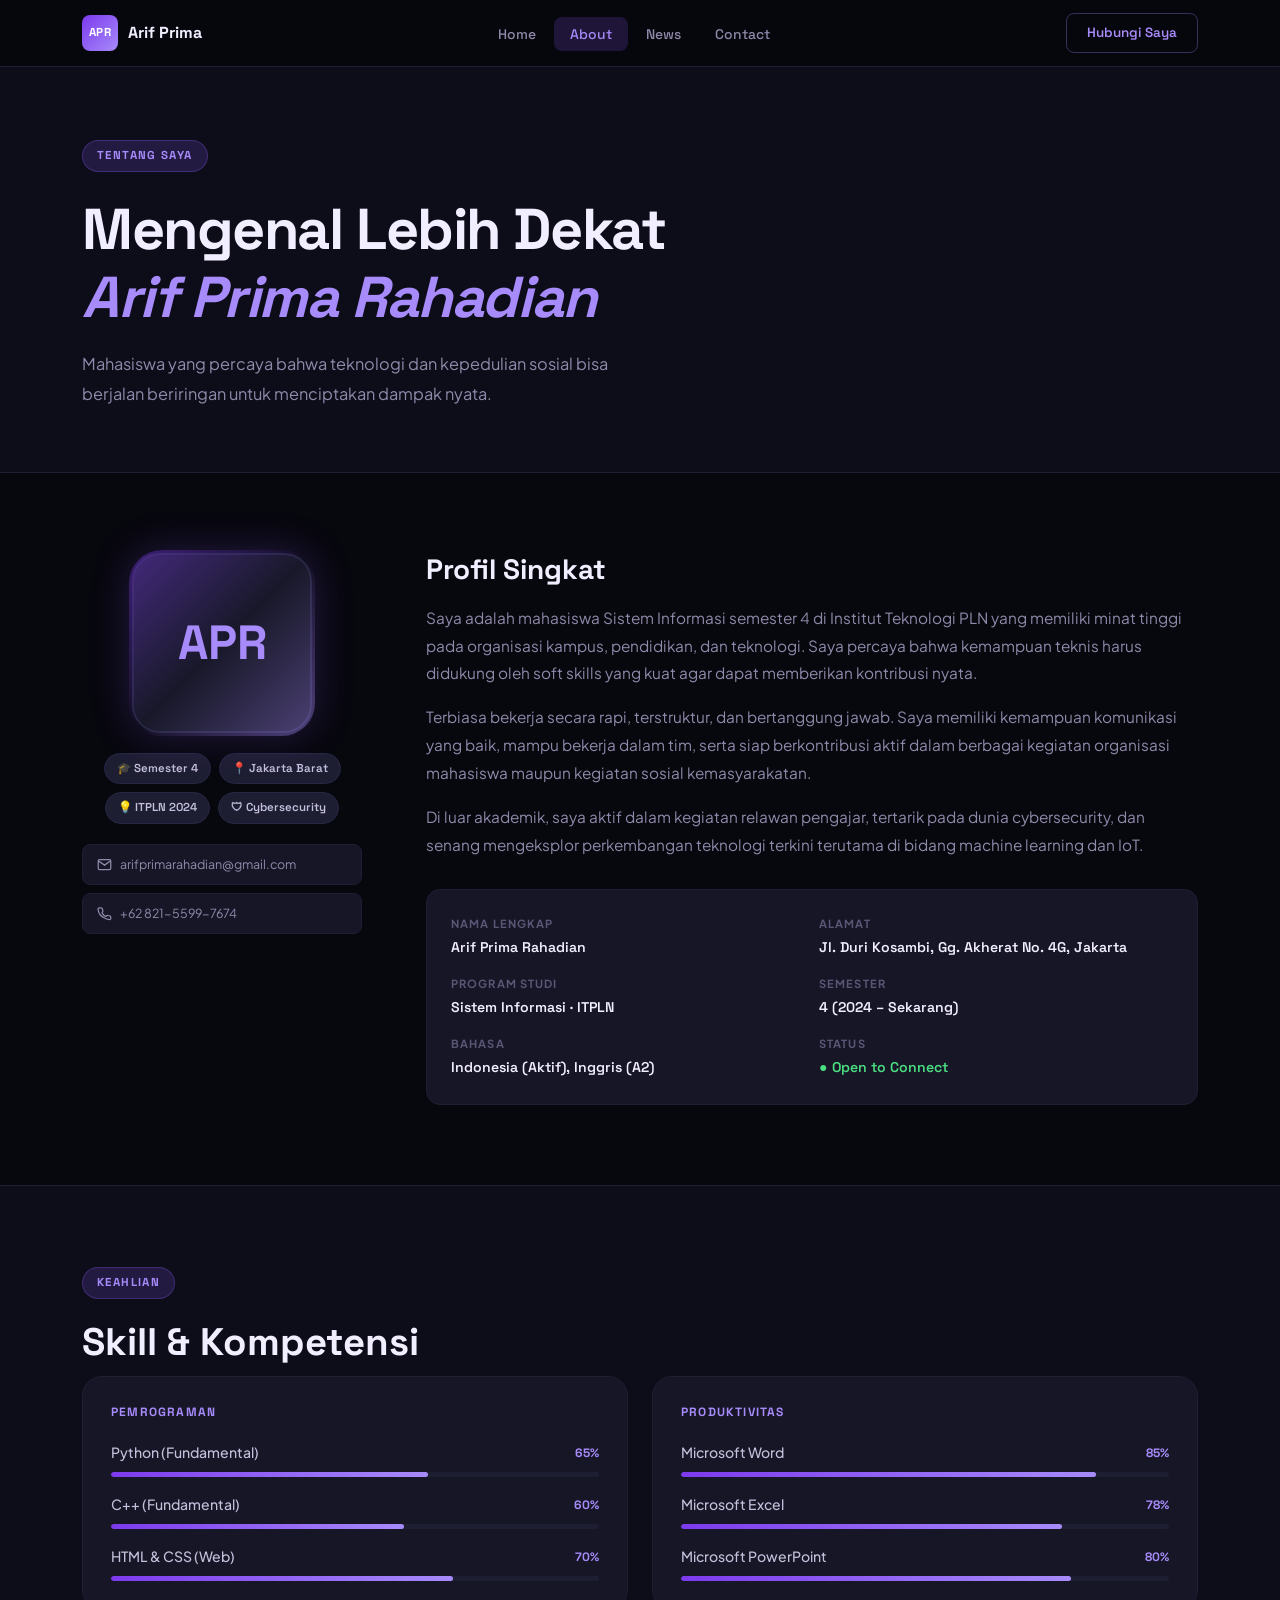
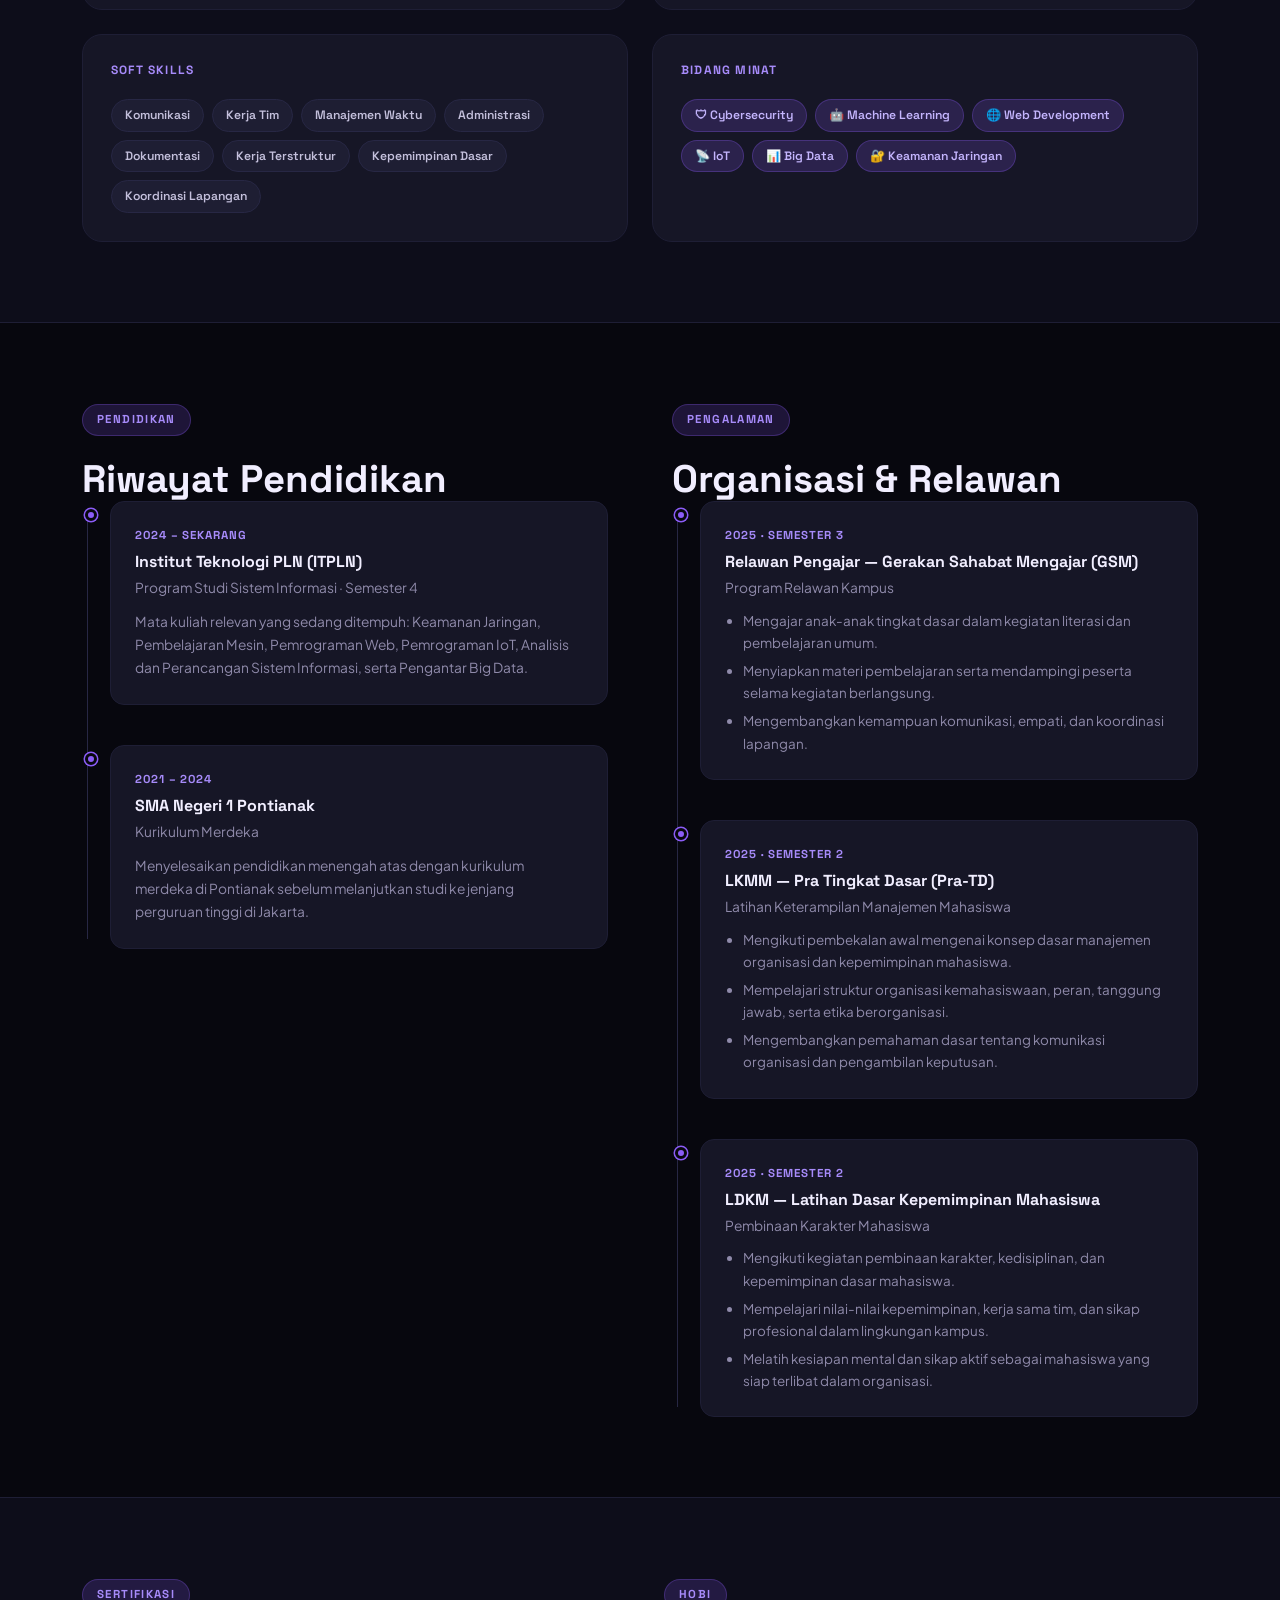
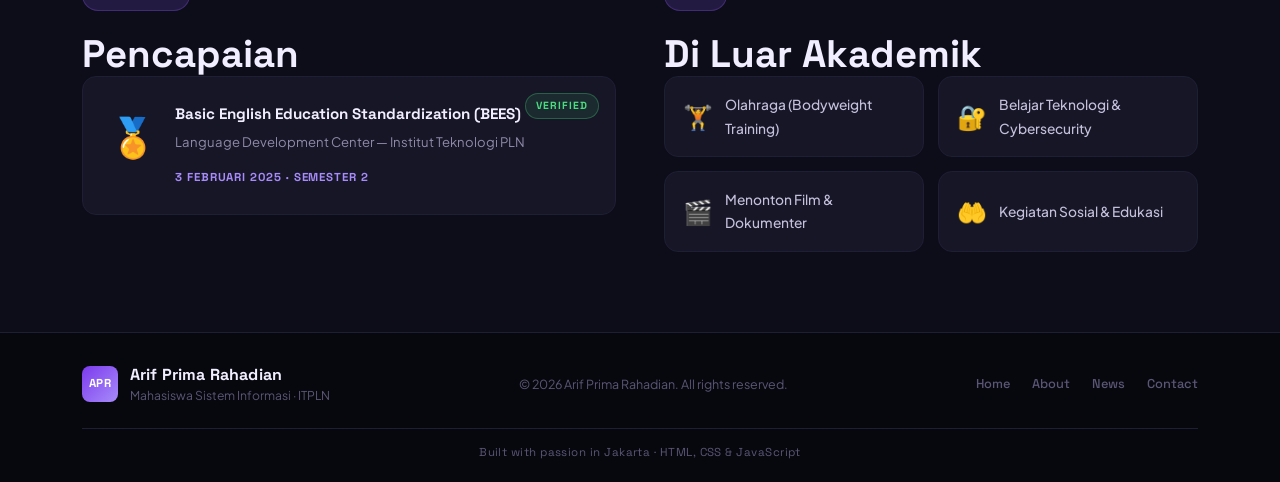
==== commit 74869712: "Add files via upload" ====
--- a/about.html
+++ b/about.html
@@ -322,7 +322,7 @@
     <div class="footer-container">
       <div class="footer-main">
         <div class="footer-brand">
-          <span class="brand-icon">APR</span>
+          <a href="index.html#home" class="brand-icon" aria-label="Kembali ke beranda">APR</a>
           <div>
             <strong>Arif Prima Rahadian</strong>
             <span>Mahasiswa Sistem Informasi &middot; ITPLN</span>
--- a/style.css
+++ b/style.css
@@ -326,6 +326,21 @@
   color: #fff;
   letter-spacing: 0.04em;
   flex-shrink: 0;
+  transition:
+    transform 0.25s ease,
+    box-shadow 0.25s ease;
+}
+
+.brand-icon:hover {
+  transform: translateY(-2px);
+  box-shadow: 0 0 16px rgba(139,92,246,0.35);
+}
+
+/* Ensure <a> brand-icon keeps white text & behaves like the span version */
+a.brand-icon {
+  color: #fff;
+  text-decoration: none;
+  cursor: pointer;
 }
 
 .brand-name {
@@ -360,6 +375,7 @@
 .nav-link:hover {
   color: var(--text-100);
   background: var(--bg-card);
+  transform: translateY(-1px);
 }
 
 .nav-link.active {
@@ -589,6 +605,21 @@
 
 .social-chip svg { flex-shrink: 0; }
 
+/* Icon-only variant — square pill, perfectly centered */
+.social-chip.social-chip-icon {
+  width: 46px;
+  height: 46px;
+  padding: 0;
+  justify-content: center;
+  align-items: center;
+  border-radius: var(--r-full);
+  flex-shrink: 0;
+}
+
+.social-chip-icon:hover {
+  transform: translateY(-3px) scale(1.04);
+}
+
 /* Hero right card */
 .hero-right {
   position: relative;
@@ -669,10 +700,10 @@
   margin: auto;
 
   box-shadow:
-    0 0 0 1px rgba(139,92,246,0.18),
-    0 8px 24px rgba(0,0,0,0.5),
-    0 24px 64px rgba(138,92,246,0.28),
-    0 48px 80px rgba(0,0,0,0.4);
+   0 0 0 1px rgba(139,92,246,0.18),
+   0 8px 24px rgba(0,0,0,0.5),
+   0 24px 64px rgba(138,92,246,0.38),
+   0 48px 80px rgba(0,0,0,0.4);
 
   animation:
     hero-float 6s ease-in-out infinite,
@@ -1205,19 +1236,36 @@
   gap: 12px;
 }
 
+.footer-brand > div {
+  display: flex;
+  flex-direction: column;
+  align-items: flex-start;
+  justify-content: center;
+  gap: 0;
+}
+
 .footer-brand strong {
   display: block;
   font-family: var(--font-head);
-  font-size: 0.92rem;
-  font-weight: 700;
+  font-size: 1rem;
+  font-weight: 800;
   color: var(--text-100);
+  letter-spacing: 0.01em;
+  line-height: 1.25;
+  margin: 0;
 }
 
 .footer-brand span {
   display: block;
   font-size: 0.76rem;
   color: var(--text-400);
-  margin-top: 2px;
+  margin-top: 3px;
+  line-height: 1.3;
+}
+
+.footer-brand .brand-icon {
+  flex-shrink: 0;
+  align-self: center;
 }
 
 .footer-copy {
